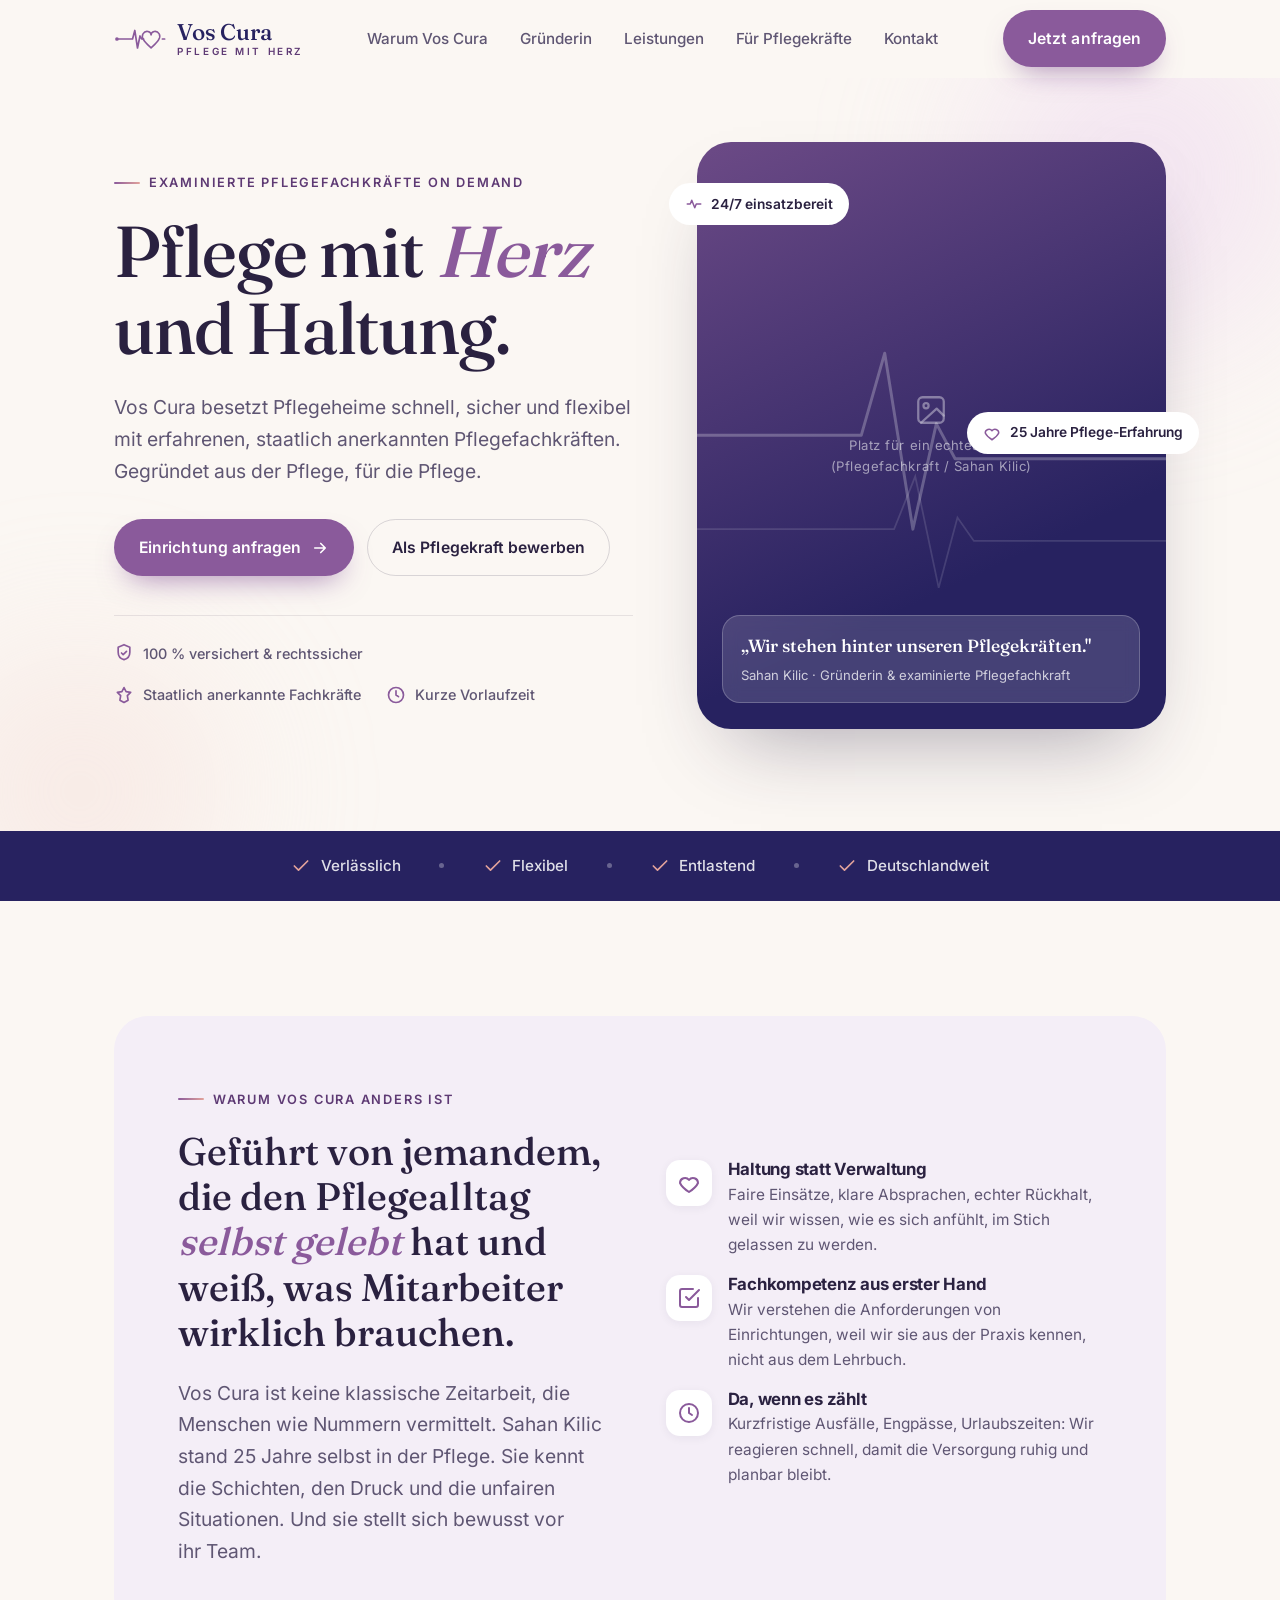
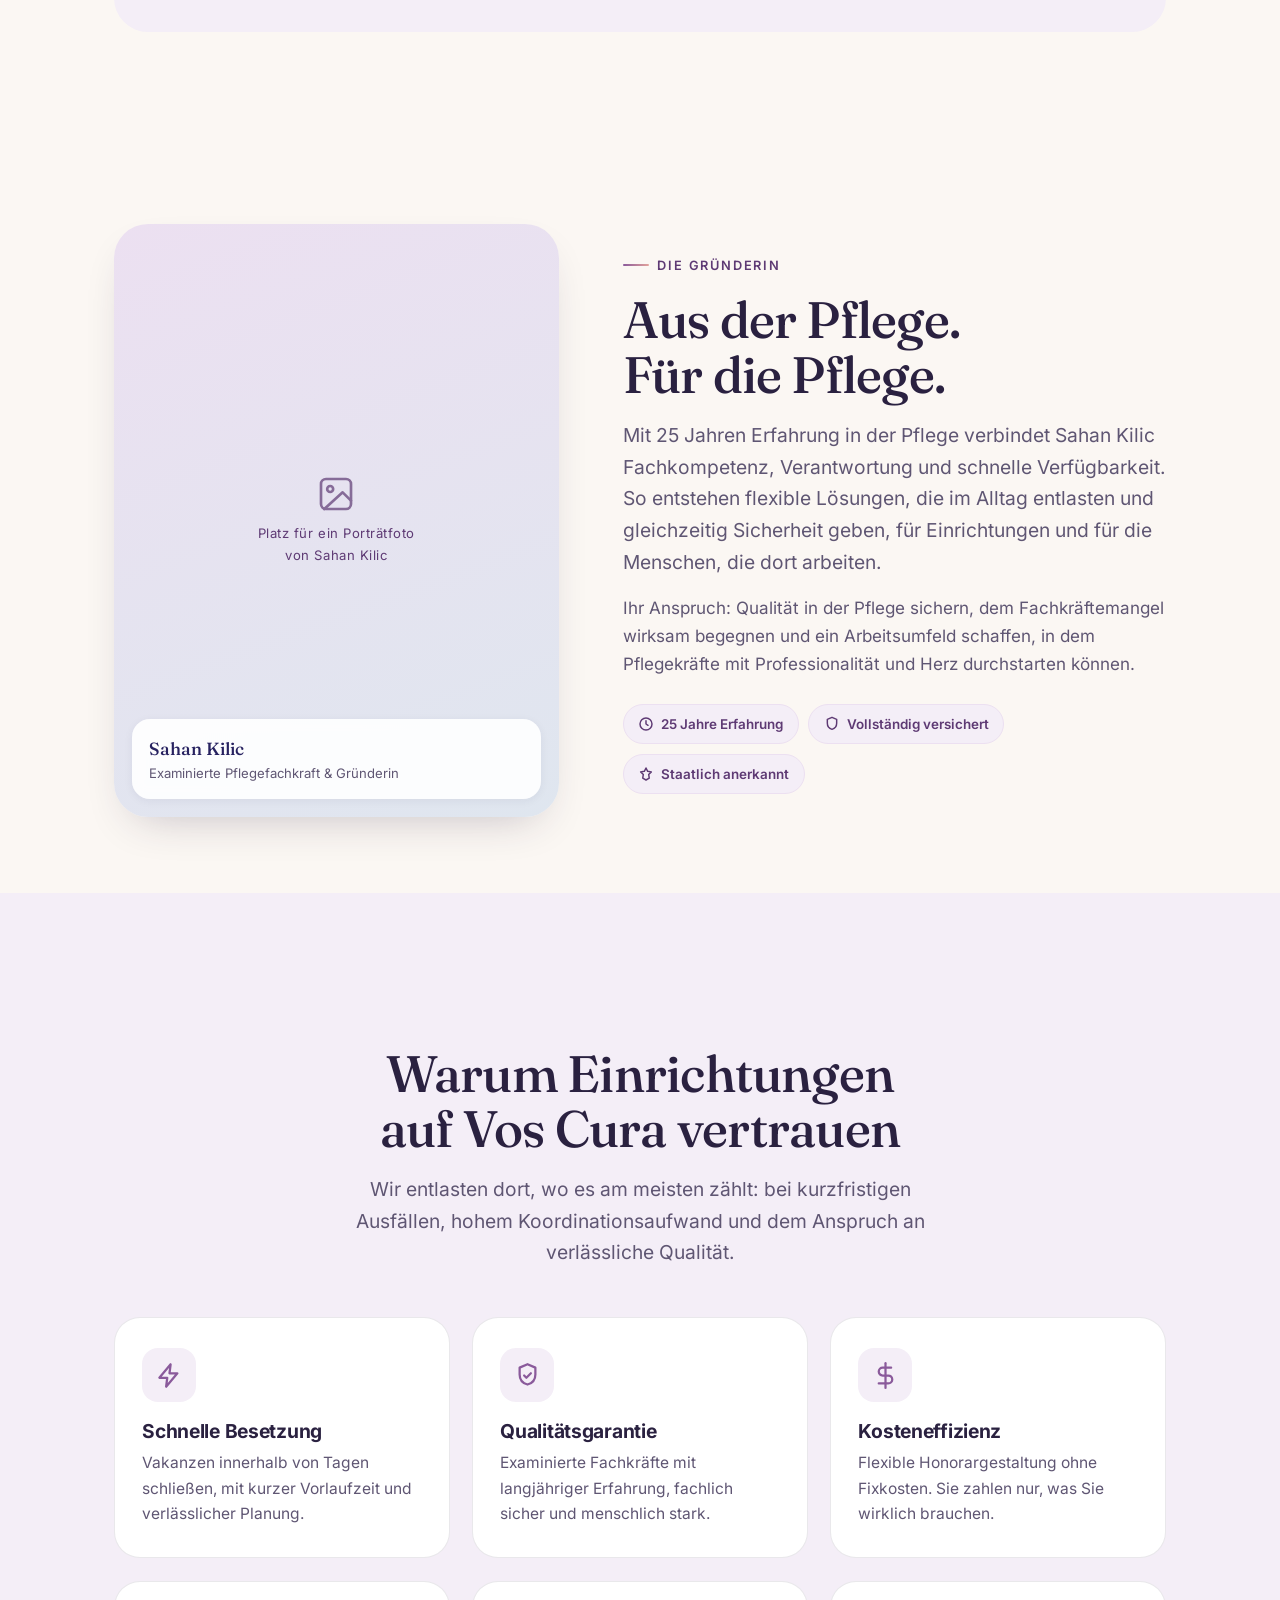
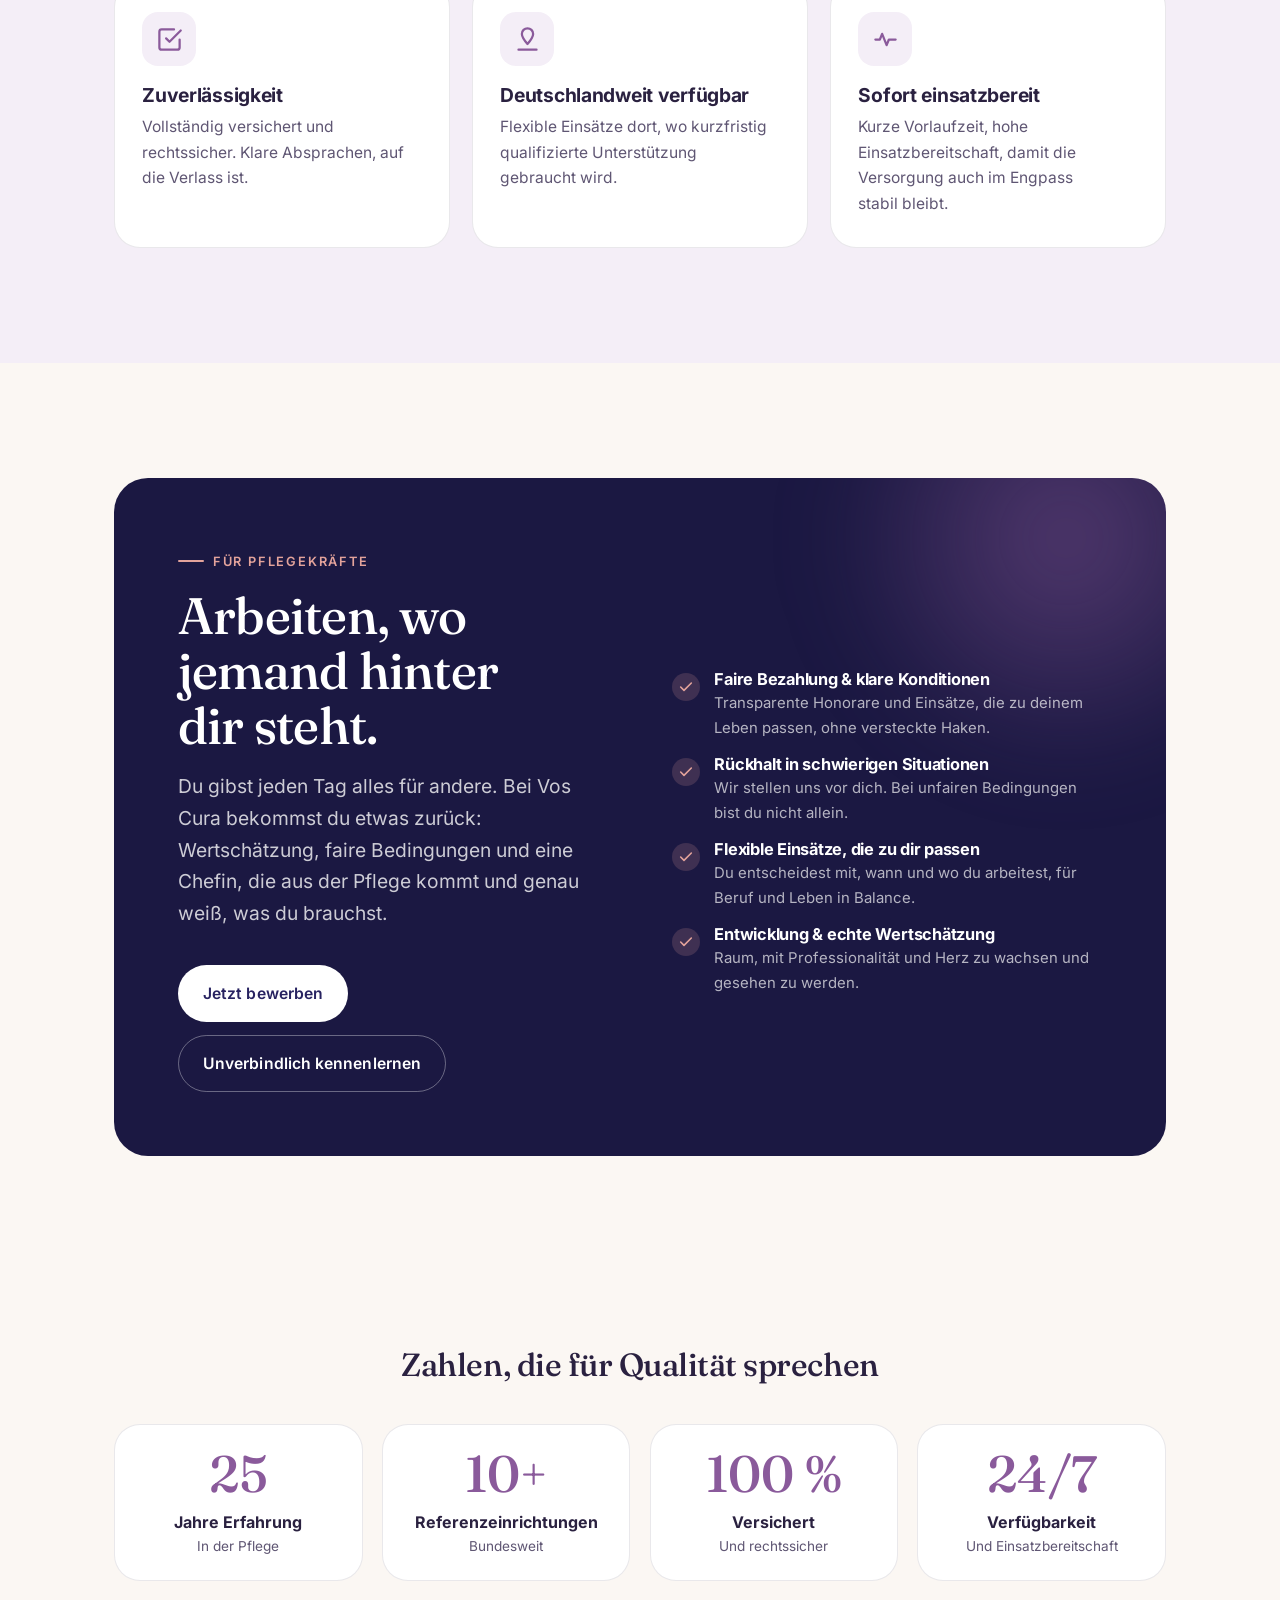
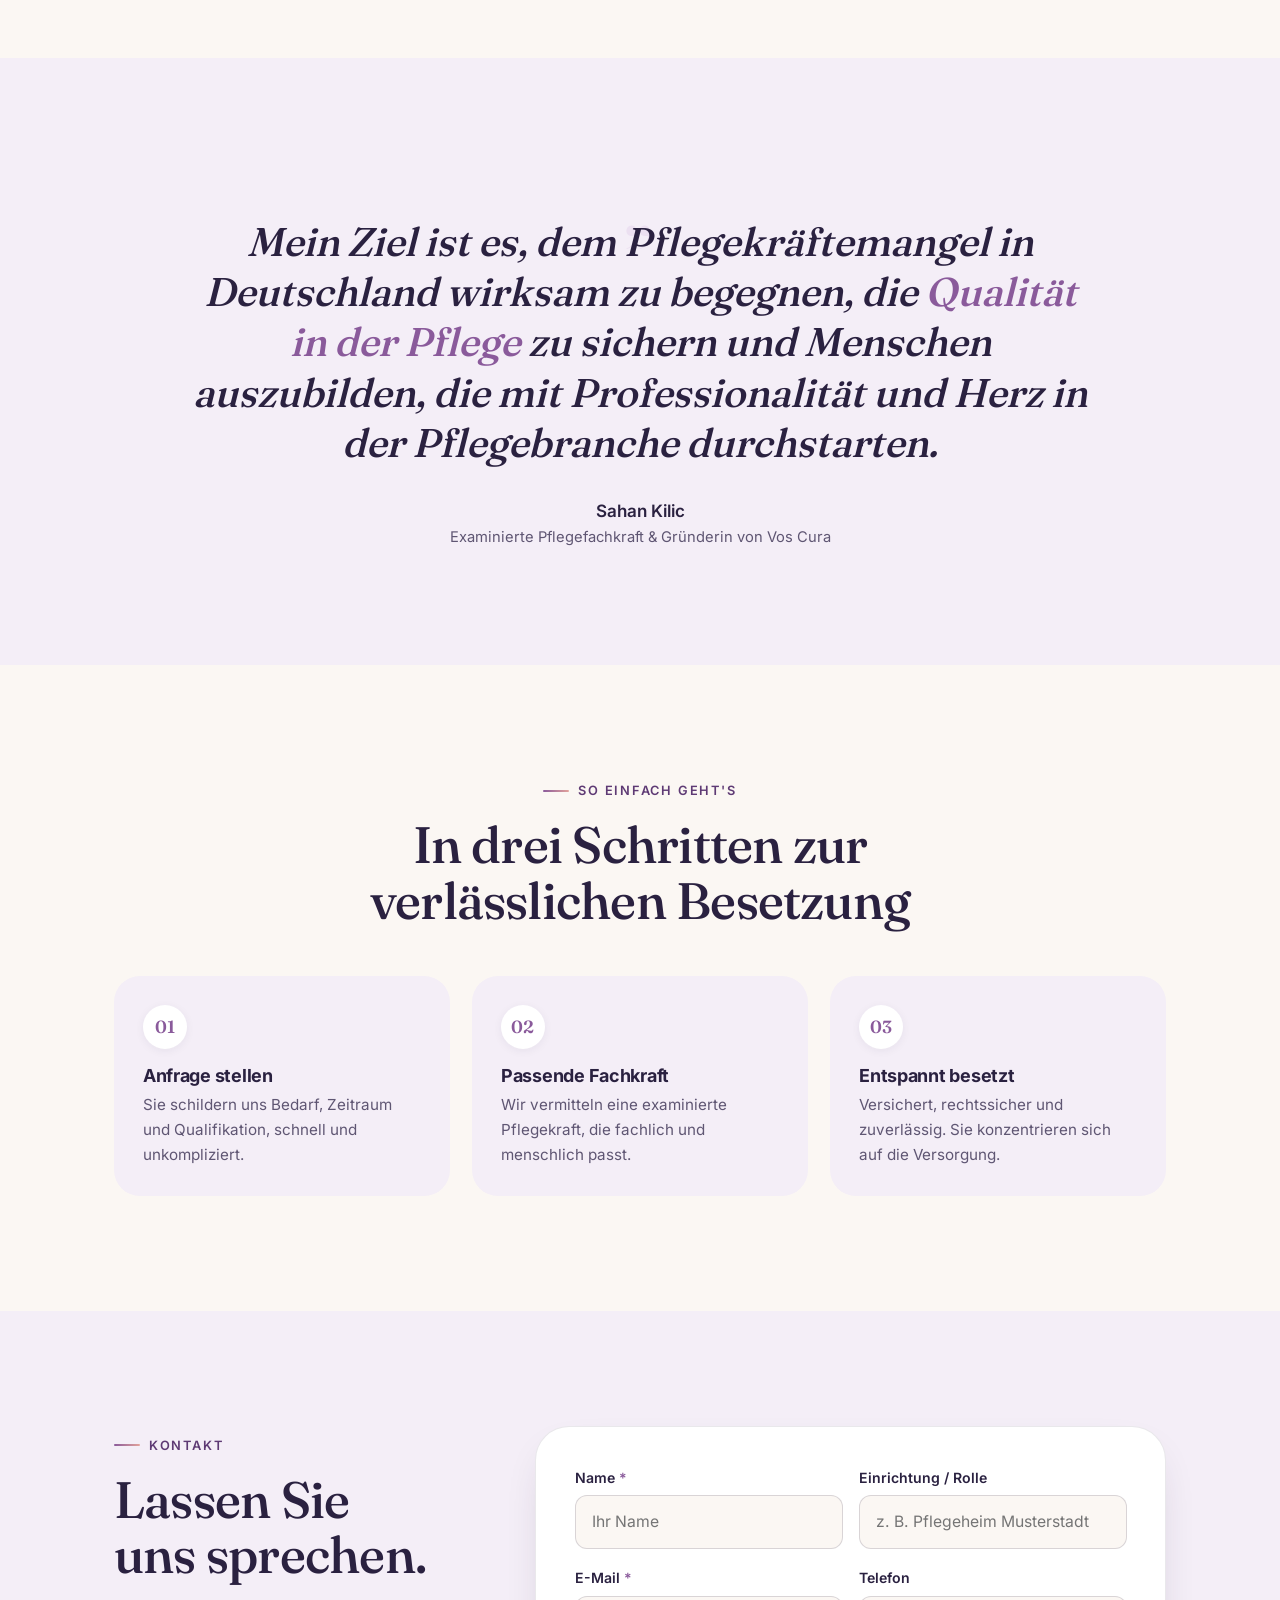
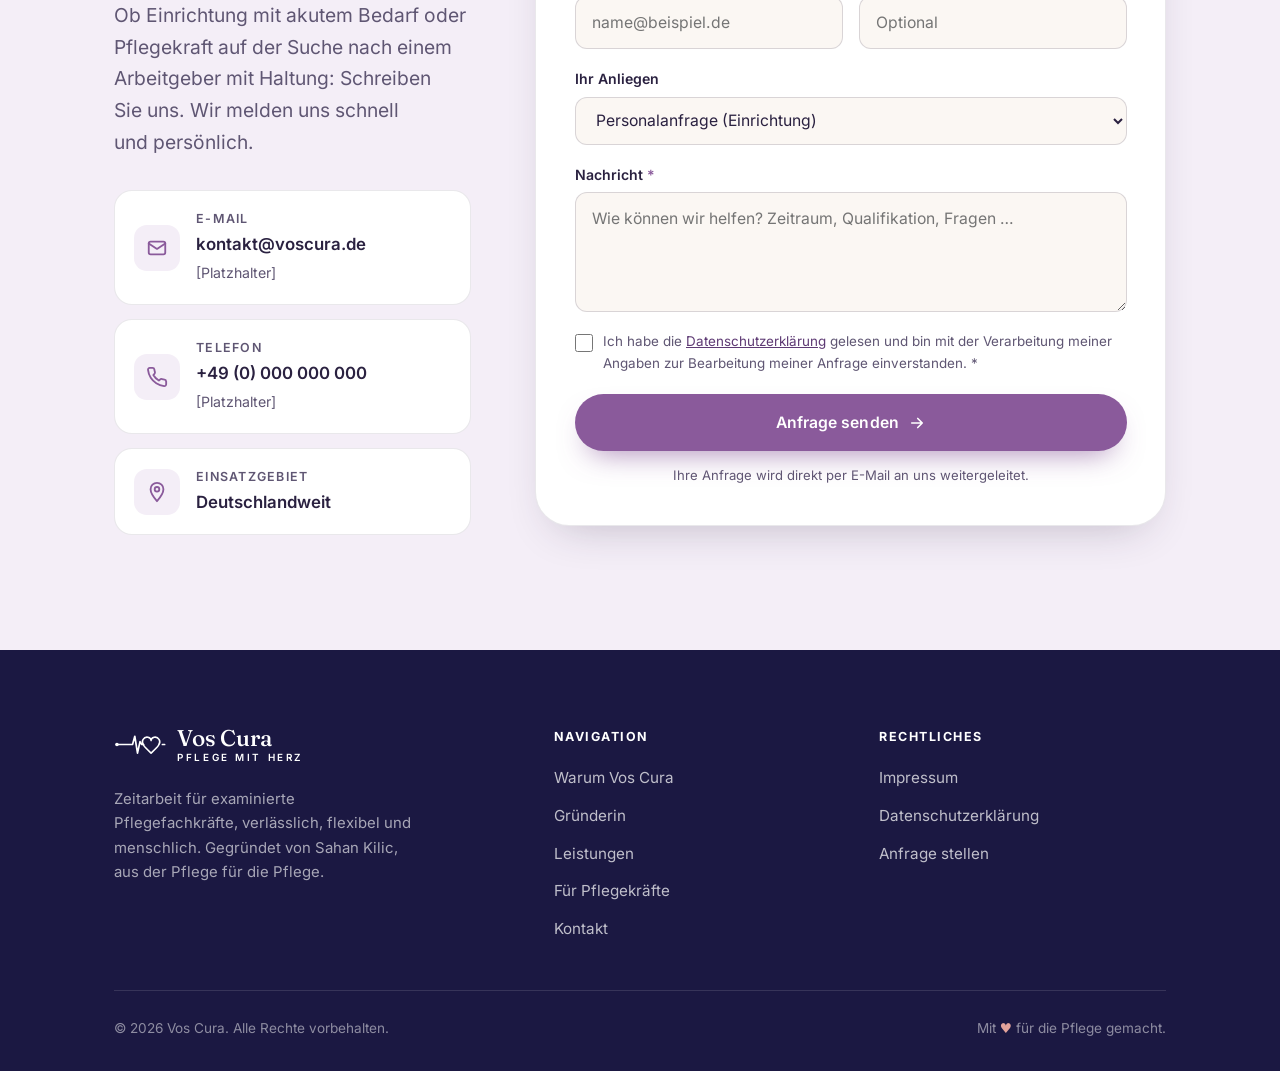
==== index.html @ 0ff9c0ae "1. Upload" ====
<!doctype html>
<html lang="de">
<head>
  <meta charset="utf-8" />
  <meta name="viewport" content="width=device-width, initial-scale=1" />
  <title>Vos Cura · Pflege mit Herz und Haltung | Zeitarbeit für examinierte Pflegefachkräfte</title>
  <meta name="description" content="Vos Cura besetzt Pflegeheime schnell, sicher und flexibel mit examinierten Pflegefachkräften. Gegründet von Sahan Kilic, aus der Pflege für die Pflege. Verlässlich, versichert, menschlich." />
  <meta name="theme-color" content="#1b1842" />
  <meta property="og:title" content="Vos Cura · Pflege mit Herz und Haltung" />
  <meta property="og:description" content="Examinierte Pflegefachkräfte on Demand. Für Pflegeheime, die verlässliche Besetzung brauchen, und für Pflegekräfte, hinter denen jemand steht." />
  <meta property="og:type" content="website" />
  <link rel="icon" href="assets/img/favicon.svg" type="image/svg+xml" />
  <link rel="stylesheet" href="css/styles.css" />
</head>
<body>
  <a class="skip" href="#main">Zum Inhalt springen</a>

  <!-- ============ HEADER ============ -->
  <header class="header" id="top">
    <div class="container nav">
      <a class="brand" href="#top" aria-label="Vos Cura Startseite">
        <img class="brand__mark" src="assets/img/logo-mark.svg" alt="" width="52" height="30" />
        <span class="brand__text">
          <span class="brand__name">Vos Cura</span>
          <span class="brand__tag">Pflege mit Herz</span>
        </span>
      </a>
      <nav class="nav__links" aria-label="Hauptnavigation">
        <a href="#warum">Warum Vos Cura</a>
        <a href="#gruenderin">Gründerin</a>
        <a href="#leistungen">Leistungen</a>
        <a href="#pflegekraefte">Für Pflegekräfte</a>
        <a href="#kontakt">Kontakt</a>
      </nav>
      <div class="nav__actions">
        <a class="btn btn--primary" href="#kontakt">Jetzt anfragen</a>
        <button class="nav__toggle" aria-label="Menü öffnen" aria-expanded="false" aria-controls="mobileMenu"><span></span></button>
      </div>
    </div>
    <div class="mobile-menu" id="mobileMenu">
      <a href="#warum">Warum Vos Cura</a>
      <a href="#gruenderin">Gründerin</a>
      <a href="#leistungen">Leistungen</a>
      <a href="#pflegekraefte">Für Pflegekräfte</a>
      <a href="#kontakt">Kontakt</a>
      <a class="btn btn--primary" href="#kontakt">Jetzt anfragen</a>
    </div>
  </header>

  <main id="main">

    <!-- ============ HERO ============ -->
    <section class="hero">
      <div class="hero__blob hero__blob--1"></div>
      <div class="hero__blob hero__blob--2"></div>
      <div class="container hero__grid">
        <div class="hero__content">
          <span class="eyebrow reveal">Examinierte Pflegefachkräfte on Demand</span>
          <h1 class="h-xl reveal" data-delay="1">Pflege mit <span class="accent">Herz</span> und Haltung.</h1>
          <p class="hero__sub lead reveal" data-delay="2">
            Vos Cura besetzt Pflegeheime schnell, sicher und flexibel mit erfahrenen,
            staatlich anerkannten Pflegefachkräften. Gegründet aus der Pflege, für die Pflege.
          </p>
          <div class="hero__cta reveal" data-delay="2">
            <a class="btn btn--primary" href="#kontakt">
              Einrichtung anfragen
              <svg viewBox="0 0 24 24" fill="none" stroke="currentColor" stroke-width="2.2" stroke-linecap="round" stroke-linejoin="round"><path d="M5 12h14M13 6l6 6-6 6"/></svg>
            </a>
            <a class="btn btn--ghost" href="#pflegekraefte">Als Pflegekraft bewerben</a>
          </div>
          <div class="hero__trust reveal" data-delay="3">
            <span class="trust-item"><svg viewBox="0 0 24 24" fill="none" stroke="currentColor" stroke-width="2" stroke-linecap="round" stroke-linejoin="round"><path d="M12 2l7 3v6c0 5-3.5 8-7 9-3.5-1-7-4-7-9V5z"/><path d="M9 12l2 2 4-4"/></svg>100 % versichert &amp; rechtssicher</span>
            <span class="trust-item"><svg viewBox="0 0 24 24" fill="none" stroke="currentColor" stroke-width="2" stroke-linecap="round" stroke-linejoin="round"><path d="M12 3l2.5 5 5.5.8-4 3.9.9 5.5L12 21l-4.9-2.8.9-5.5-4-3.9 5.5-.8z"/></svg>Staatlich anerkannte Fachkräfte</span>
            <span class="trust-item"><svg viewBox="0 0 24 24" fill="none" stroke="currentColor" stroke-width="2" stroke-linecap="round" stroke-linejoin="round"><circle cx="12" cy="12" r="9"/><path d="M12 7v5l3 2"/></svg>Kurze Vorlaufzeit</span>
          </div>
        </div>

        <div class="hero__visual reveal" data-delay="2">
          <div class="chip chip--1 chip--pulse">
            <svg viewBox="0 0 24 24" fill="none" stroke="currentColor" stroke-width="2" stroke-linecap="round" stroke-linejoin="round"><path d="M3 12h4l2-5 4 10 2-5h6"/></svg>
            24/7 einsatzbereit
          </div>
          <div class="chip chip--2 chip--pulse">
            <svg viewBox="0 0 24 24" fill="none" stroke="currentColor" stroke-width="2" stroke-linecap="round" stroke-linejoin="round"><path d="M12 21s-7-4.5-9-9a5 5 0 019-3 5 5 0 019 3c-2 4.5-9 9-9 9z"/></svg>
            25 Jahre Pflege-Erfahrung
          </div>
          <div class="hero-card">
            <svg class="hero-card__art" viewBox="0 0 400 500" preserveAspectRatio="xMidYMid slice" aria-hidden="true">
              <path class="pulse" fill="none" stroke-width="2.5" stroke-linecap="round" stroke-linejoin="round"
                d="M-10 250 H120 l20 0 20 -70 24 150 20 -90 16 30 H420" />
              <path class="pulse" fill="none" stroke-width="1.5" opacity="0.5" stroke-linecap="round"
                d="M-10 330 H150 l18 0 18 -45 20 95 16 -60 14 20 H420" />
            </svg>
            <div class="hero-card__photo-note">
              <svg viewBox="0 0 24 24" fill="none" stroke="currentColor" stroke-width="1.6" stroke-linecap="round" stroke-linejoin="round"><rect x="3" y="3" width="18" height="18" rx="3"/><circle cx="8.5" cy="9" r="1.8"/><path d="M21 16l-5-5L5 21"/></svg>
              <span>Platz für ein echtes Foto<br>(Pflegefachkraft / Sahan Kilic)</span>
            </div>
            <div class="hero-card__caption">
              <strong>„Wir stehen hinter unseren Pflegekräften."</strong>
              <span>Sahan Kilic · Gründerin &amp; examinierte Pflegefachkraft</span>
            </div>
          </div>
        </div>
      </div>
    </section>

    <!-- ============ TRUST STRIP ============ -->
    <section class="strip">
      <div class="container strip__inner">
        <span class="strip__item"><svg viewBox="0 0 24 24" fill="none" stroke="currentColor" stroke-width="2" stroke-linecap="round" stroke-linejoin="round"><path d="M20 6L9 17l-5-5"/></svg>Verlässlich</span>
        <span class="strip__dot"></span>
        <span class="strip__item"><svg viewBox="0 0 24 24" fill="none" stroke="currentColor" stroke-width="2" stroke-linecap="round" stroke-linejoin="round"><path d="M20 6L9 17l-5-5"/></svg>Flexibel</span>
        <span class="strip__dot"></span>
        <span class="strip__item"><svg viewBox="0 0 24 24" fill="none" stroke="currentColor" stroke-width="2" stroke-linecap="round" stroke-linejoin="round"><path d="M20 6L9 17l-5-5"/></svg>Entlastend</span>
        <span class="strip__dot"></span>
        <span class="strip__item"><svg viewBox="0 0 24 24" fill="none" stroke="currentColor" stroke-width="2" stroke-linecap="round" stroke-linejoin="round"><path d="M20 6L9 17l-5-5"/></svg>Deutschlandweit</span>
      </div>
    </section>

    <!-- ============ WARUM VOS CURA ============ -->
    <section class="section" id="warum">
      <div class="container">
        <div class="diff reveal">
          <div class="diff__grid">
            <div>
              <span class="eyebrow">Warum Vos Cura anders ist</span>
              <p class="diff__statement" style="margin-top:1.2rem">
                Geführt von jemandem, die den Pflegealltag <em>selbst gelebt</em> hat und weiß, was Mitarbeiter wirklich brauchen.
              </p>
              <p class="lead" style="margin-top:1.4rem">
                Vos Cura ist keine klassische Zeitarbeit, die Menschen wie Nummern vermittelt.
                Sahan Kilic stand 25 Jahre selbst in der Pflege. Sie kennt die Schichten, den Druck
                und die unfairen Situationen. Und sie stellt sich bewusst vor ihr Team.
              </p>
            </div>
            <div class="diff__list">
              <div class="diff__item">
                <span class="ic"><svg viewBox="0 0 24 24" fill="none" stroke="currentColor" stroke-width="2" stroke-linecap="round" stroke-linejoin="round"><path d="M12 21s-7-4.5-9-9a5 5 0 019-3 5 5 0 019 3c-2 4.5-9 9-9 9z"/></svg></span>
                <div><h4>Haltung statt Verwaltung</h4><p>Faire Einsätze, klare Absprachen, echter Rückhalt, weil wir wissen, wie es sich anfühlt, im Stich gelassen zu werden.</p></div>
              </div>
              <div class="diff__item">
                <span class="ic"><svg viewBox="0 0 24 24" fill="none" stroke="currentColor" stroke-width="2" stroke-linecap="round" stroke-linejoin="round"><path d="M9 11l3 3L22 4"/><path d="M21 12v7a2 2 0 01-2 2H5a2 2 0 01-2-2V5a2 2 0 012-2h11"/></svg></span>
                <div><h4>Fachkompetenz aus erster Hand</h4><p>Wir verstehen die Anforderungen von Einrichtungen, weil wir sie aus der Praxis kennen, nicht aus dem Lehrbuch.</p></div>
              </div>
              <div class="diff__item">
                <span class="ic"><svg viewBox="0 0 24 24" fill="none" stroke="currentColor" stroke-width="2" stroke-linecap="round" stroke-linejoin="round"><circle cx="12" cy="12" r="9"/><path d="M12 7v5l3 2"/></svg></span>
                <div><h4>Da, wenn es zählt</h4><p>Kurzfristige Ausfälle, Engpässe, Urlaubszeiten: Wir reagieren schnell, damit die Versorgung ruhig und planbar bleibt.</p></div>
              </div>
            </div>
          </div>
        </div>
      </div>
    </section>

    <!-- ============ GRÜNDERIN ============ -->
    <section class="section section--tight" id="gruenderin">
      <div class="container about">
        <div class="about__grid">
          <div class="portrait reveal">
            <div class="portrait__note">
              <svg viewBox="0 0 24 24" fill="none" stroke="currentColor" stroke-width="1.6" stroke-linecap="round" stroke-linejoin="round"><rect x="3" y="3" width="18" height="18" rx="3"/><circle cx="8.5" cy="9" r="1.8"/><path d="M21 16l-5-5L5 21"/></svg>
              Platz für ein Porträtfoto<br>von Sahan Kilic
            </div>
            <div class="portrait__badge">
              <strong>Sahan Kilic</strong>
              <span>Examinierte Pflegefachkraft &amp; Gründerin</span>
            </div>
          </div>
          <div class="reveal" data-delay="1">
            <span class="eyebrow">Die Gründerin</span>
            <h2 class="h-lg" style="margin-top:1rem">Aus der Pflege. Für die Pflege.</h2>
            <p class="lead" style="margin-top:1.1rem">
              Mit 25 Jahren Erfahrung in der Pflege verbindet Sahan Kilic Fachkompetenz,
              Verantwortung und schnelle Verfügbarkeit. So entstehen flexible Lösungen,
              die im Alltag entlasten und gleichzeitig Sicherheit geben, für Einrichtungen
              und für die Menschen, die dort arbeiten.
            </p>
            <p style="margin-top:1rem; color:var(--ink-soft)">
              Ihr Anspruch: Qualität in der Pflege sichern, dem Fachkräftemangel wirksam begegnen
              und ein Arbeitsumfeld schaffen, in dem Pflegekräfte mit Professionalität und Herz durchstarten können.
            </p>
            <div class="about__badges">
              <span class="pill"><svg viewBox="0 0 24 24" fill="none" stroke="currentColor" stroke-width="2.2" stroke-linecap="round" stroke-linejoin="round"><circle cx="12" cy="12" r="9"/><path d="M12 7v5l3 2"/></svg>25 Jahre Erfahrung</span>
              <span class="pill"><svg viewBox="0 0 24 24" fill="none" stroke="currentColor" stroke-width="2.2" stroke-linecap="round" stroke-linejoin="round"><path d="M12 2l7 3v6c0 5-3.5 8-7 9-3.5-1-7-4-7-9V5z"/></svg>Vollständig versichert</span>
              <span class="pill"><svg viewBox="0 0 24 24" fill="none" stroke="currentColor" stroke-width="2.2" stroke-linecap="round" stroke-linejoin="round"><path d="M12 3l2.5 5 5.5.8-4 3.9.9 5.5L12 21l-4.9-2.8.9-5.5-4-3.9 5.5-.8z"/></svg>Staatlich anerkannt</span>
            </div>
          </div>
        </div>
      </div>
    </section>

    <!-- ============ LEISTUNGEN ============ -->
    <section class="section" id="leistungen" style="background:var(--lilac)">
      <div class="container">
        <div class="sec-head center">
          <span class="eyebrow reveal" style="justify-content:center; display:flex;">Für Pflegeheime &amp; Einrichtungen</span>
          <h2 class="h-lg reveal" data-delay="1" style="margin-top:1rem">Warum Einrichtungen auf Vos Cura vertrauen</h2>
          <p class="lead reveal" data-delay="2">
            Wir entlasten dort, wo es am meisten zählt: bei kurzfristigen Ausfällen, hohem
            Koordinationsaufwand und dem Anspruch an verlässliche Qualität.
          </p>
        </div>
        <div class="cards">
          <article class="card reveal">
            <div class="card__ic"><svg viewBox="0 0 24 24" fill="none" stroke="currentColor" stroke-width="2" stroke-linecap="round" stroke-linejoin="round"><path d="M13 2L3 14h7l-1 8 10-12h-7z"/></svg></div>
            <h3>Schnelle Besetzung</h3>
            <p>Vakanzen innerhalb von Tagen schließen, mit kurzer Vorlaufzeit und verlässlicher Planung.</p>
          </article>
          <article class="card reveal" data-delay="1">
            <div class="card__ic"><svg viewBox="0 0 24 24" fill="none" stroke="currentColor" stroke-width="2" stroke-linecap="round" stroke-linejoin="round"><path d="M12 2l7 3v6c0 5-3.5 8-7 9-3.5-1-7-4-7-9V5z"/><path d="M9 12l2 2 4-4"/></svg></div>
            <h3>Qualitätsgarantie</h3>
            <p>Examinierte Fachkräfte mit langjähriger Erfahrung, fachlich sicher und menschlich stark.</p>
          </article>
          <article class="card reveal" data-delay="2">
            <div class="card__ic"><svg viewBox="0 0 24 24" fill="none" stroke="currentColor" stroke-width="2" stroke-linecap="round" stroke-linejoin="round"><path d="M12 1v22"/><path d="M17 5H9.5a3.5 3.5 0 000 7h5a3.5 3.5 0 010 7H6"/></svg></div>
            <h3>Kosteneffizienz</h3>
            <p>Flexible Honorargestaltung ohne Fixkosten. Sie zahlen nur, was Sie wirklich brauchen.</p>
          </article>
          <article class="card reveal">
            <div class="card__ic"><svg viewBox="0 0 24 24" fill="none" stroke="currentColor" stroke-width="2" stroke-linecap="round" stroke-linejoin="round"><path d="M9 11l3 3L22 4"/><path d="M21 12v7a2 2 0 01-2 2H5a2 2 0 01-2-2V5a2 2 0 012-2h11"/></svg></div>
            <h3>Zuverlässigkeit</h3>
            <p>Vollständig versichert und rechtssicher. Klare Absprachen, auf die Verlass ist.</p>
          </article>
          <article class="card reveal" data-delay="1">
            <div class="card__ic"><svg viewBox="0 0 24 24" fill="none" stroke="currentColor" stroke-width="2" stroke-linecap="round" stroke-linejoin="round"><path d="M12 2a5 5 0 00-5 5c0 3 5 9 5 9s5-6 5-9a5 5 0 00-5-5z"/><path d="M4 21h16"/></svg></div>
            <h3>Deutschlandweit verfügbar</h3>
            <p>Flexible Einsätze dort, wo kurzfristig qualifizierte Unterstützung gebraucht wird.</p>
          </article>
          <article class="card reveal" data-delay="2">
            <div class="card__ic"><svg viewBox="0 0 24 24" fill="none" stroke="currentColor" stroke-width="2" stroke-linecap="round" stroke-linejoin="round"><path d="M3 12h4l2-5 4 10 2-5h6"/></svg></div>
            <h3>Sofort einsatzbereit</h3>
            <p>Kurze Vorlaufzeit, hohe Einsatzbereitschaft, damit die Versorgung auch im Engpass stabil bleibt.</p>
          </article>
        </div>
      </div>
    </section>

    <!-- ============ FÜR PFLEGEKRÄFTE ============ -->
    <section class="section" id="pflegekraefte">
      <div class="container">
        <div class="staff reveal">
          <div class="staff__grid">
            <div>
              <span class="eyebrow">Für Pflegekräfte</span>
              <h2 class="h-lg" style="margin-top:1rem">Arbeiten, wo jemand hinter dir steht.</h2>
              <p class="staff__lead lead">
                Du gibst jeden Tag alles für andere. Bei Vos Cura bekommst du etwas zurück:
                Wertschätzung, faire Bedingungen und eine Chefin, die aus der Pflege kommt
                und genau weiß, was du brauchst.
              </p>
              <div class="staff__cta">
                <a class="btn btn--onDark" href="#kontakt">Jetzt bewerben</a>
                <a class="btn btn--outlineDark" href="#kontakt">Unverbindlich kennenlernen</a>
              </div>
            </div>
            <div class="staff__list">
              <div class="staff__item">
                <span class="ck"><svg viewBox="0 0 24 24" fill="none" stroke="currentColor" stroke-width="2.4" stroke-linecap="round" stroke-linejoin="round"><path d="M20 6L9 17l-5-5"/></svg></span>
                <div><h4>Faire Bezahlung &amp; klare Konditionen</h4><p>Transparente Honorare und Einsätze, die zu deinem Leben passen, ohne versteckte Haken.</p></div>
              </div>
              <div class="staff__item">
                <span class="ck"><svg viewBox="0 0 24 24" fill="none" stroke="currentColor" stroke-width="2.4" stroke-linecap="round" stroke-linejoin="round"><path d="M20 6L9 17l-5-5"/></svg></span>
                <div><h4>Rückhalt in schwierigen Situationen</h4><p>Wir stellen uns vor dich. Bei unfairen Bedingungen bist du nicht allein.</p></div>
              </div>
              <div class="staff__item">
                <span class="ck"><svg viewBox="0 0 24 24" fill="none" stroke="currentColor" stroke-width="2.4" stroke-linecap="round" stroke-linejoin="round"><path d="M20 6L9 17l-5-5"/></svg></span>
                <div><h4>Flexible Einsätze, die zu dir passen</h4><p>Du entscheidest mit, wann und wo du arbeitest, für Beruf und Leben in Balance.</p></div>
              </div>
              <div class="staff__item">
                <span class="ck"><svg viewBox="0 0 24 24" fill="none" stroke="currentColor" stroke-width="2.4" stroke-linecap="round" stroke-linejoin="round"><path d="M20 6L9 17l-5-5"/></svg></span>
                <div><h4>Entwicklung &amp; echte Wertschätzung</h4><p>Raum, mit Professionalität und Herz zu wachsen und gesehen zu werden.</p></div>
              </div>
            </div>
          </div>
        </div>
      </div>
    </section>

    <!-- ============ ZAHLEN ============ -->
    <section class="section section--tight">
      <div class="container">
        <div class="sec-head center" style="margin-bottom:2.6rem">
          <h2 class="h-md reveal">Zahlen, die für Qualität sprechen</h2>
        </div>
        <div class="stats">
          <div class="stat reveal"><div class="stat__num">25</div><div class="stat__label">Jahre Erfahrung</div><div class="stat__sub">In der Pflege</div></div>
          <div class="stat reveal" data-delay="1"><div class="stat__num">10+</div><div class="stat__label">Referenzeinrichtungen</div><div class="stat__sub">Bundesweit</div></div>
          <div class="stat reveal" data-delay="2"><div class="stat__num">100 %</div><div class="stat__label">Versichert</div><div class="stat__sub">Und rechtssicher</div></div>
          <div class="stat reveal" data-delay="3"><div class="stat__num">24/7</div><div class="stat__label">Verfügbarkeit</div><div class="stat__sub">Und Einsatzbereitschaft</div></div>
        </div>
      </div>
    </section>

    <!-- ============ ZITAT ============ -->
    <section class="section" style="background:var(--lilac)">
      <div class="container">
        <div class="quote reveal">
          <div class="quote__mark">&bdquo;</div>
          <blockquote>
            Mein Ziel ist es, dem Pflegekräftemangel in Deutschland wirksam zu begegnen,
            die <em>Qualität in der Pflege</em> zu sichern und Menschen auszubilden, die mit
            Professionalität und Herz in der Pflegebranche durchstarten.
          </blockquote>
          <div class="quote__author">
            Sahan Kilic
            <span>Examinierte Pflegefachkraft &amp; Gründerin von Vos Cura</span>
          </div>
        </div>
      </div>
    </section>

    <!-- ============ ABLAUF ============ -->
    <section class="section">
      <div class="container">
        <div class="sec-head center">
          <span class="eyebrow reveal" style="justify-content:center; display:flex;">So einfach geht's</span>
          <h2 class="h-lg reveal" data-delay="1" style="margin-top:1rem">In drei Schritten zur verlässlichen Besetzung</h2>
        </div>
        <div class="steps">
          <div class="step reveal"><div class="step__n"></div><h3>Anfrage stellen</h3><p>Sie schildern uns Bedarf, Zeitraum und Qualifikation, schnell und unkompliziert.</p></div>
          <div class="step reveal" data-delay="1"><div class="step__n"></div><h3>Passende Fachkraft</h3><p>Wir vermitteln eine examinierte Pflegekraft, die fachlich und menschlich passt.</p></div>
          <div class="step reveal" data-delay="2"><div class="step__n"></div><h3>Entspannt besetzt</h3><p>Versichert, rechtssicher und zuverlässig. Sie konzentrieren sich auf die Versorgung.</p></div>
        </div>
      </div>
    </section>

    <!-- ============ KONTAKT ============ -->
    <section class="section" id="kontakt" style="background:var(--lilac)">
      <div class="container contact">
        <div class="contact__grid">
          <div class="contact__info reveal">
            <span class="eyebrow">Kontakt</span>
            <h2 class="h-lg" style="margin-top:1rem">Lassen Sie uns sprechen.</h2>
            <p class="lead">
              Ob Einrichtung mit akutem Bedarf oder Pflegekraft auf der Suche nach einem
              Arbeitgeber mit Haltung: Schreiben Sie uns. Wir melden uns schnell und persönlich.
            </p>
            <div class="contact__cards">
              <div class="contact__card">
                <span class="ic"><svg viewBox="0 0 24 24" fill="none" stroke="currentColor" stroke-width="2" stroke-linecap="round" stroke-linejoin="round"><rect x="3" y="5" width="18" height="14" rx="2"/><path d="M3 7l9 6 9-6"/></svg></span>
                <div><strong>E-Mail</strong><a href="mailto:kontakt@voscura.de">kontakt@voscura.de</a> <small style="color:var(--ink-soft)">[Platzhalter]</small></div>
              </div>
              <div class="contact__card">
                <span class="ic"><svg viewBox="0 0 24 24" fill="none" stroke="currentColor" stroke-width="2" stroke-linecap="round" stroke-linejoin="round"><path d="M22 16.9v3a2 2 0 01-2.2 2 19.8 19.8 0 01-8.6-3 19.5 19.5 0 01-6-6 19.8 19.8 0 01-3-8.6A2 2 0 014.1 2h3a2 2 0 012 1.7c.1.9.3 1.8.6 2.7a2 2 0 01-.5 2.1L8 9.9a16 16 0 006 6l1.4-1.2a2 2 0 012.1-.5c.9.3 1.8.5 2.7.6a2 2 0 011.7 2z"/></svg></span>
                <div><strong>Telefon</strong><a href="tel:+49000000000">+49 (0) 000 000 000</a> <small style="color:var(--ink-soft)">[Platzhalter]</small></div>
              </div>
              <div class="contact__card">
                <span class="ic"><svg viewBox="0 0 24 24" fill="none" stroke="currentColor" stroke-width="2" stroke-linecap="round" stroke-linejoin="round"><path d="M12 2a7 7 0 00-7 7c0 5 7 13 7 13s7-8 7-13a7 7 0 00-7-7z"/><circle cx="12" cy="9" r="2.5"/></svg></span>
                <div><strong>Einsatzgebiet</strong><span>Deutschlandweit</span></div>
              </div>
            </div>
          </div>

          <form class="form reveal" data-delay="1" id="contactForm" novalidate>
            <div class="form__row">
              <div class="field">
                <label for="name">Name <span class="req">*</span></label>
                <input type="text" id="name" name="name" autocomplete="name" required placeholder="Ihr Name" />
              </div>
              <div class="field">
                <label for="org">Einrichtung / Rolle</label>
                <input type="text" id="org" name="org" autocomplete="organization" placeholder="z. B. Pflegeheim Musterstadt" />
              </div>
            </div>
            <div class="form__row">
              <div class="field">
                <label for="email">E-Mail <span class="req">*</span></label>
                <input type="email" id="email" name="email" autocomplete="email" required placeholder="name@beispiel.de" />
              </div>
              <div class="field">
                <label for="phone">Telefon</label>
                <input type="tel" id="phone" name="phone" autocomplete="tel" placeholder="Optional" />
              </div>
            </div>
            <div class="field">
              <label for="topic">Ihr Anliegen</label>
              <select id="topic" name="topic">
                <option value="Personalanfrage (Einrichtung)">Personalanfrage (Einrichtung)</option>
                <option value="Bewerbung als Pflegekraft">Bewerbung als Pflegekraft</option>
                <option value="Allgemeine Frage">Allgemeine Frage</option>
              </select>
            </div>
            <div class="field">
              <label for="message">Nachricht <span class="req">*</span></label>
              <textarea id="message" name="message" required placeholder="Wie können wir helfen? Zeitraum, Qualifikation, Fragen …"></textarea>
            </div>
            <label class="form__consent">
              <input type="checkbox" id="consent" name="consent" required />
              <span>Ich habe die <a href="datenschutz.html">Datenschutzerklärung</a> gelesen und bin mit der Verarbeitung meiner Angaben zur Bearbeitung meiner Anfrage einverstanden. <span class="req">*</span></span>
            </label>
            <button class="btn btn--primary" type="submit">
              Anfrage senden
              <svg viewBox="0 0 24 24" fill="none" stroke="currentColor" stroke-width="2.2" stroke-linecap="round" stroke-linejoin="round"><path d="M5 12h14M13 6l6 6-6 6"/></svg>
            </button>
            <p class="form__note" id="formNote">Ihre Anfrage wird direkt per E-Mail an uns weitergeleitet.</p>
          </form>
        </div>
      </div>
    </section>
  </main>

  <!-- ============ FOOTER ============ -->
  <footer class="footer">
    <div class="container">
      <div class="footer__grid">
        <div>
          <div class="brand">
            <img class="brand__mark" src="assets/img/logo-mark-light.svg" alt="" width="52" height="30" />
            <span class="brand__text">
              <span class="brand__name">Vos Cura</span>
              <span class="brand__tag">Pflege mit Herz</span>
            </span>
          </div>
          <p class="footer__about">
            Zeitarbeit für examinierte Pflegefachkräfte, verlässlich, flexibel und menschlich.
            Gegründet von Sahan Kilic, aus der Pflege für die Pflege.
          </p>
        </div>
        <div>
          <h5>Navigation</h5>
          <ul>
            <li><a href="#warum">Warum Vos Cura</a></li>
            <li><a href="#gruenderin">Gründerin</a></li>
            <li><a href="#leistungen">Leistungen</a></li>
            <li><a href="#pflegekraefte">Für Pflegekräfte</a></li>
            <li><a href="#kontakt">Kontakt</a></li>
          </ul>
        </div>
        <div>
          <h5>Rechtliches</h5>
          <ul>
            <li><a href="impressum.html">Impressum</a></li>
            <li><a href="datenschutz.html">Datenschutzerklärung</a></li>
            <li><a href="#kontakt">Anfrage stellen</a></li>
          </ul>
        </div>
      </div>
      <div class="footer__bottom">
        <span>© <span id="year">2026</span> Vos Cura. Alle Rechte vorbehalten.</span>
        <span>Mit <span aria-hidden="true" style="color:var(--rose)">♥</span> für die Pflege gemacht.</span>
      </div>
    </div>
  </footer>

  <script src="js/main.js"></script>
</body>
</html>
---- css/styles.css ----
@import url("../assets/fonts/fonts.css");

/* ============================================================
   Vos Cura — Design System
   Pflege mit Herz und Haltung
   ============================================================ */

:root {
  /* Farben – aus dem Logo abgeleitet */
  --ink:        #2a2140;   /* Text, tiefes Pflaumen-Navy */
  --ink-soft:   #5f5673;   /* sekundärer Text */
  --violet:     #8a5a9b;   /* Markenviolett (Herzschlag) */
  --violet-600: #784a8a;
  --violet-700: #5e3a74;
  --indigo:     #272260;   /* Dunkelblau (Wortmarke) */
  --indigo-900: #1b1842;
  --rose:       #e3a39b;   /* warmer Akzent */
  --rose-soft:  #f3d7d1;
  --cream:      #fbf7f3;   /* warmer Seitenhintergrund */
  --lilac:      #f4eef7;   /* zarte Sektionsfläche */
  --lilac-2:    #ece0f1;
  --white:      #ffffff;
  --line:       rgba(42, 33, 64, 0.10);
  --line-strong:rgba(42, 33, 64, 0.16);

  /* Schriften */
  --font-serif: "Fraunces", Georgia, "Times New Roman", serif;
  --font-sans:  "Inter", system-ui, -apple-system, Segoe UI, Roboto, sans-serif;

  /* Radien & Schatten */
  --r-sm: 12px;
  --r:    18px;
  --r-lg: 26px;
  --r-xl: 34px;
  --shadow-sm: 0 2px 10px rgba(42, 33, 64, 0.06);
  --shadow:    0 18px 46px -22px rgba(42, 33, 64, 0.30);
  --shadow-lg: 0 40px 80px -36px rgba(42, 33, 64, 0.40);

  /* Layout */
  --maxw: 1180px;
  --gutter: clamp(20px, 5vw, 64px);
}

/* ---------- Reset ---------- */
*, *::before, *::after { box-sizing: border-box; }
* { margin: 0; }
html { scroll-behavior: smooth; -webkit-text-size-adjust: 100%; }
@media (prefers-reduced-motion: reduce) {
  html { scroll-behavior: auto; }
  *, *::before, *::after { animation-duration: .01ms !important; animation-iteration-count: 1 !important; transition-duration: .01ms !important; }
}
body {
  font-family: var(--font-sans);
  color: var(--ink);
  background: var(--cream);
  line-height: 1.65;
  font-size: 1.0625rem;
  -webkit-font-smoothing: antialiased;
  text-rendering: optimizeLegibility;
  overflow-x: hidden;
}
img, svg { display: block; max-width: 100%; }
a { color: inherit; text-decoration: none; }
button { font: inherit; cursor: pointer; }
::selection { background: var(--violet); color: #fff; }

/* ---------- Typografie ---------- */
h1, h2, h3, h4 {
  font-family: var(--font-serif);
  font-optical-sizing: auto;
  font-weight: 500;
  line-height: 1.08;
  letter-spacing: -0.015em;
  color: var(--ink);
  text-wrap: balance;
}
.h-xl { font-size: clamp(2.6rem, 6.2vw, 4.5rem); font-weight: 450; }
.h-lg { font-size: clamp(2.1rem, 4.6vw, 3.2rem); }
.h-md { font-size: clamp(1.5rem, 2.6vw, 2rem); }
p { text-wrap: pretty; }

.eyebrow {
  display: inline-flex; align-items: center; gap: .55rem;
  font-family: var(--font-sans);
  font-size: .8rem; font-weight: 600;
  letter-spacing: .14em; text-transform: uppercase;
  color: var(--violet-700);
}
.eyebrow::before {
  content: ""; width: 26px; height: 2px;
  background: linear-gradient(90deg, var(--violet), var(--rose));
  border-radius: 2px;
}
.lead { font-size: clamp(1.08rem, 1.5vw, 1.28rem); color: var(--ink-soft); }

/* ---------- Layout ---------- */
.container { width: 100%; max-width: var(--maxw); margin-inline: auto; padding-inline: var(--gutter); }
.section { padding-block: clamp(68px, 9vw, 128px); position: relative; }
.section--tight { padding-block: clamp(48px, 6vw, 80px); }
.stack > * + * { margin-top: 1.1rem; }
.center { text-align: center; }
.measure { max-width: 42ch; }
.measure-wide { max-width: 58ch; }

/* ---------- Buttons ---------- */
.btn {
  display: inline-flex; align-items: center; justify-content: center; gap: .6rem;
  padding: .92rem 1.5rem; border-radius: 100px;
  font-weight: 600; font-size: .98rem; letter-spacing: .005em;
  border: 1.5px solid transparent; transition: transform .25s ease, box-shadow .25s ease, background .25s ease, color .25s ease, border-color .25s ease;
  will-change: transform;
}
.btn svg { width: 18px; height: 18px; }
.btn--primary { background: var(--violet); color: #fff; box-shadow: 0 14px 30px -14px rgba(138, 90, 155, 0.8); }
.btn--primary:hover { background: var(--violet-600); transform: translateY(-2px); box-shadow: 0 20px 38px -14px rgba(138, 90, 155, 0.9); }
.btn--ghost { background: transparent; color: var(--ink); border-color: var(--line-strong); }
.btn--ghost:hover { border-color: var(--violet); color: var(--violet-700); transform: translateY(-2px); }
.btn--light { background: #fff; color: var(--indigo); box-shadow: var(--shadow-sm); }
.btn--light:hover { transform: translateY(-2px); box-shadow: var(--shadow); }
.btn--onDark { background: #fff; color: var(--indigo); }
.btn--onDark:hover { background: var(--rose-soft); transform: translateY(-2px); }
.btn--outlineDark { background: transparent; color: #fff; border-color: rgba(255,255,255,.35); }
.btn--outlineDark:hover { border-color: #fff; transform: translateY(-2px); }

/* ---------- Header / Nav ---------- */
.header {
  position: sticky; top: 0; z-index: 100;
  transition: background .35s ease, box-shadow .35s ease, backdrop-filter .35s ease;
}
.header.is-scrolled {
  background: rgba(251, 247, 243, 0.82);
  backdrop-filter: saturate(140%) blur(14px);
  box-shadow: 0 1px 0 var(--line), var(--shadow-sm);
}
.nav { display: flex; align-items: center; justify-content: space-between; gap: 1.5rem; height: 78px; }
.brand { display: inline-flex; align-items: center; gap: .7rem; }
.brand__mark { width: 52px; height: auto; }
.brand__text { display: flex; flex-direction: column; line-height: 1; }
.brand__name { font-family: var(--font-serif); font-size: 1.42rem; font-weight: 500; color: var(--indigo); letter-spacing: -.01em; }
.brand__tag { font-size: .62rem; letter-spacing: .26em; text-transform: uppercase; color: var(--violet-700); font-weight: 600; margin-top: 3px; }

.nav__links { display: flex; align-items: center; gap: .3rem; }
.nav__links a {
  padding: .55rem .85rem; border-radius: 100px; font-size: .95rem; font-weight: 500; color: var(--ink-soft);
  transition: color .2s ease, background .2s ease;
}
.nav__links a:hover { color: var(--violet-700); background: var(--lilac); }
.nav__actions { display: flex; align-items: center; gap: .7rem; }

.nav__toggle { display: none; width: 46px; height: 46px; border: 1.5px solid var(--line-strong); border-radius: 12px; background: #fff; align-items: center; justify-content: center; }
.nav__toggle span, .nav__toggle span::before, .nav__toggle span::after {
  content: ""; display: block; width: 20px; height: 2px; background: var(--ink); border-radius: 2px; transition: transform .3s ease, opacity .2s ease;
}
.nav__toggle span::before { transform: translateY(-6px); }
.nav__toggle span::after { transform: translateY(4px); }
body.menu-open .nav__toggle span { background: transparent; }
body.menu-open .nav__toggle span::before { transform: rotate(45deg); }
body.menu-open .nav__toggle span::after { transform: rotate(-45deg) translateY(-1.4px); }

/* ---------- Hero ---------- */
.hero { position: relative; padding-top: clamp(32px, 5vw, 64px); padding-bottom: clamp(56px, 8vw, 110px); overflow: hidden; }
.hero__blob { position: absolute; border-radius: 50%; filter: blur(60px); opacity: .55; z-index: 0; pointer-events: none; }
.hero__blob--1 { width: 520px; height: 520px; background: radial-gradient(circle, #e9cdef, transparent 68%); top: -160px; right: -120px; }
.hero__blob--2 { width: 440px; height: 440px; background: radial-gradient(circle, var(--rose-soft), transparent 70%); bottom: -180px; left: -140px; opacity: .5; }
.hero__grid { position: relative; z-index: 1; display: grid; grid-template-columns: 1.05fr .95fr; gap: clamp(32px, 5vw, 72px); align-items: center; }
.hero__content { max-width: 640px; }
.hero h1 { margin-top: 1.2rem; }
.hero h1 .accent { color: var(--violet); font-style: italic; }
.hero__sub { margin-top: 1.5rem; max-width: 46ch; }
.hero__cta { display: flex; flex-wrap: wrap; gap: .8rem; margin-top: 2rem; }
.hero__trust { display: flex; flex-wrap: wrap; gap: 1.1rem 1.6rem; margin-top: 2.4rem; padding-top: 1.6rem; border-top: 1px solid var(--line); }
.trust-item { display: flex; align-items: center; gap: .55rem; font-size: .9rem; font-weight: 500; color: var(--ink-soft); }
.trust-item svg { width: 20px; height: 20px; color: var(--violet); flex: none; }

/* Hero-Visual */
.hero__visual { position: relative; }
.hero-card {
  position: relative; border-radius: var(--r-xl); overflow: hidden;
  background: linear-gradient(155deg, #6c4a86, var(--indigo) 70%);
  aspect-ratio: 4 / 5; box-shadow: var(--shadow-lg);
  display: flex; align-items: flex-end; padding: 1.6rem;
}
.hero-card__art { position: absolute; inset: 0; z-index: 0; opacity: .9; }
.hero-card__art .pulse { stroke: rgba(255,255,255,.28); }
.hero-card__photo-note {
  position: absolute; inset: 0; display: flex; flex-direction: column; align-items: center; justify-content: center; gap: .5rem;
  color: rgba(255,255,255,.55); text-align: center; z-index: 1; font-size: .82rem; letter-spacing: .04em; padding: 2rem;
}
.hero-card__photo-note svg { width: 34px; height: 34px; opacity: .7; }
.hero-card__caption {
  position: relative; z-index: 2; background: rgba(255,255,255,.14); backdrop-filter: blur(8px);
  border: 1px solid rgba(255,255,255,.22); border-radius: var(--r); padding: .9rem 1.1rem; color: #fff; width: 100%;
}
.hero-card__caption strong { display: block; font-family: var(--font-serif); font-size: 1.1rem; font-weight: 500; }
.hero-card__caption span { font-size: .82rem; color: rgba(255,255,255,.75); }

.chip {
  position: absolute; z-index: 3; background: #fff; border-radius: 100px; padding: .6rem 1rem;
  box-shadow: var(--shadow); display: flex; align-items: center; gap: .55rem; font-size: .86rem; font-weight: 600; color: var(--ink);
}
.chip svg { width: 18px; height: 18px; color: var(--violet); }
.chip--1 { top: 7%; left: -6%; }
.chip--2 { top: 46%; right: -7%; }
.chip--pulse { animation: floaty 5s ease-in-out infinite; }
.chip--pulse.chip--2 { animation-delay: -2.5s; }
@keyframes floaty { 0%,100% { transform: translateY(0); } 50% { transform: translateY(-10px); } }

/* ---------- Marquee / Trust strip ---------- */
.strip { background: var(--indigo); color: #fff; }
.strip__inner { display: flex; flex-wrap: wrap; align-items: center; justify-content: center; gap: 1rem 2.4rem; padding-block: 1.4rem; }
.strip__item { display: flex; align-items: center; gap: .6rem; font-size: .95rem; font-weight: 500; color: rgba(255,255,255,.85); }
.strip__item svg { width: 20px; height: 20px; color: var(--rose); }
.strip__dot { width: 5px; height: 5px; border-radius: 50%; background: rgba(255,255,255,.3); }

/* ---------- Section head ---------- */
.sec-head { max-width: 620px; }
.sec-head.center { margin-inline: auto; }
.sec-head .lead { margin-top: 1.1rem; }

/* ---------- Differentiator ---------- */
.diff { background: var(--lilac); border-radius: var(--r-xl); padding: clamp(32px, 5vw, 72px); position: relative; overflow: hidden; }
.diff__grid { display: grid; grid-template-columns: 1fr 1fr; gap: clamp(28px, 4vw, 64px); align-items: center; position: relative; z-index: 1; }
.diff__statement { font-family: var(--font-serif); font-size: clamp(1.7rem, 3vw, 2.5rem); line-height: 1.18; font-weight: 450; }
.diff__statement em { color: var(--violet); font-style: italic; }
.diff__list { display: grid; gap: 1.1rem; }
.diff__item { display: flex; gap: 1rem; }
.diff__item .ic { flex: none; width: 46px; height: 46px; border-radius: 14px; background: #fff; display: grid; place-items: center; box-shadow: var(--shadow-sm); }
.diff__item .ic svg { width: 24px; height: 24px; color: var(--violet); }
.diff__item h4 { font-family: var(--font-sans); font-size: 1.05rem; font-weight: 700; }
.diff__item p { font-size: .96rem; color: var(--ink-soft); margin-top: .2rem; }

/* ---------- Über Sahan ---------- */
.about__grid { display: grid; grid-template-columns: .9fr 1.1fr; gap: clamp(32px, 5vw, 72px); align-items: center; }
.portrait {
  position: relative; border-radius: var(--r-xl); aspect-ratio: 3/4;
  background: linear-gradient(160deg, var(--lilac-2), #dfe6ef);
  box-shadow: var(--shadow); overflow: hidden; display: grid; place-items: center;
}
.portrait__note { text-align: center; color: var(--violet-700); font-size: .82rem; letter-spacing: .04em; padding: 2rem; }
.portrait__note svg { width: 40px; height: 40px; margin: 0 auto .6rem; opacity: .7; }
.portrait__badge {
  position: absolute; bottom: 1.1rem; left: 1.1rem; right: 1.1rem; background: rgba(255,255,255,.9);
  backdrop-filter: blur(6px); border-radius: var(--r); padding: .9rem 1.1rem; box-shadow: var(--shadow-sm);
}
.portrait__badge strong { font-family: var(--font-serif); font-size: 1.1rem; font-weight: 500; color: var(--indigo); }
.portrait__badge span { display: block; font-size: .82rem; color: var(--ink-soft); }
.about__badges { display: flex; flex-wrap: wrap; gap: .6rem; margin-top: 1.6rem; }
.pill { display: inline-flex; align-items: center; gap: .45rem; padding: .5rem .9rem; border-radius: 100px; font-size: .84rem; font-weight: 600; background: var(--lilac); color: var(--violet-700); border: 1px solid var(--lilac-2); }
.pill svg { width: 16px; height: 16px; }

/* ---------- Cards grid (Leistungen) ---------- */
.cards { display: grid; grid-template-columns: repeat(3, 1fr); gap: 1.4rem; margin-top: 3rem; }
.card {
  background: #fff; border: 1px solid var(--line); border-radius: var(--r-lg); padding: 1.9rem 1.7rem;
  transition: transform .3s ease, box-shadow .3s ease, border-color .3s ease;
}
.card:hover { transform: translateY(-6px); box-shadow: var(--shadow); border-color: transparent; }
.card__ic { width: 54px; height: 54px; border-radius: 16px; background: var(--lilac); display: grid; place-items: center; margin-bottom: 1.2rem; }
.card__ic svg { width: 27px; height: 27px; color: var(--violet); }
.card h3 { font-family: var(--font-sans); font-size: 1.2rem; font-weight: 700; }
.card p { margin-top: .5rem; font-size: .97rem; color: var(--ink-soft); }

/* ---------- Für Pflegekräfte (dunkel, warm) ---------- */
.staff { background: var(--indigo-900); color: #fff; border-radius: var(--r-xl); padding: clamp(36px, 5vw, 80px); overflow: hidden; position: relative; }
.staff::after { content: ""; position: absolute; width: 480px; height: 480px; border-radius: 50%; background: radial-gradient(circle, rgba(138,90,155,.5), transparent 70%); top: -180px; right: -140px; filter: blur(40px); }
.staff__grid { position: relative; z-index: 1; display: grid; grid-template-columns: 1fr 1fr; gap: clamp(32px, 5vw, 72px); align-items: center; }
.staff h2 { color: #fff; }
.staff .eyebrow { color: var(--rose); }
.staff .eyebrow::before { background: var(--rose); }
.staff__lead { color: rgba(255,255,255,.78); margin-top: 1.1rem; }
.staff__list { display: grid; gap: 1rem; margin-top: 2rem; }
.staff__item { display: flex; gap: .9rem; align-items: flex-start; }
.staff__item .ck { flex: none; width: 28px; height: 28px; border-radius: 50%; background: rgba(227,163,155,.18); display: grid; place-items: center; margin-top: 2px; }
.staff__item .ck svg { width: 16px; height: 16px; color: var(--rose); }
.staff__item h4 { font-family: var(--font-sans); color: #fff; font-size: 1.02rem; font-weight: 700; }
.staff__item p { color: rgba(255,255,255,.68); font-size: .93rem; margin-top: .15rem; }
.staff__cta { margin-top: 2.2rem; display: flex; flex-wrap: wrap; gap: .8rem; }

/* ---------- Zahlen ---------- */
.stats { display: grid; grid-template-columns: repeat(4, 1fr); gap: 1.2rem; }
.stat { text-align: center; padding: 1.4rem 1rem; border-radius: var(--r-lg); background: #fff; border: 1px solid var(--line); }
.stat__num { font-family: var(--font-serif); font-size: clamp(2.4rem, 4vw, 3.4rem); font-weight: 450; color: var(--violet); line-height: 1; }
.stat__label { font-weight: 700; margin-top: .6rem; font-size: 1rem; }
.stat__sub { font-size: .85rem; color: var(--ink-soft); }

/* ---------- Zitat ---------- */
.quote { position: relative; text-align: center; max-width: 900px; margin-inline: auto; }
.quote__mark { font-family: var(--font-serif); font-size: 6rem; line-height: .6; color: var(--lilac-2); height: 44px; }
.quote blockquote { font-family: var(--font-serif); font-size: clamp(1.5rem, 3.3vw, 2.5rem); line-height: 1.26; font-weight: 450; color: var(--ink); font-style: italic; }
.quote blockquote em { color: var(--violet); font-style: italic; }
.quote__author { margin-top: 1.8rem; font-weight: 600; }
.quote__author span { display: block; font-weight: 400; color: var(--ink-soft); font-size: .92rem; }

/* ---------- Ablauf / Steps ---------- */
.steps { display: grid; grid-template-columns: repeat(3, 1fr); gap: 1.4rem; margin-top: 3rem; counter-reset: step; }
.step { position: relative; padding: 1.8rem; border-radius: var(--r-lg); background: var(--lilac); }
.step__n { counter-increment: step; font-family: var(--font-serif); font-size: 1.1rem; width: 44px; height: 44px; border-radius: 50%; background: #fff; color: var(--violet); display: grid; place-items: center; font-weight: 600; box-shadow: var(--shadow-sm); }
.step__n::before { content: "0" counter(step); }
.step h3 { font-family: var(--font-sans); font-size: 1.12rem; font-weight: 700; margin-top: 1.1rem; }
.step p { font-size: .95rem; color: var(--ink-soft); margin-top: .4rem; }

/* ---------- Kontakt ---------- */
.contact__grid { display: grid; grid-template-columns: 1fr 1.1fr; gap: clamp(32px, 5vw, 64px); align-items: start; }
.contact__info .lead { margin-top: 1.1rem; }
.contact__cards { display: grid; gap: .9rem; margin-top: 2rem; }
.contact__card { display: flex; gap: 1rem; align-items: center; padding: 1.1rem 1.2rem; background: #fff; border: 1px solid var(--line); border-radius: var(--r); }
.contact__card .ic { flex: none; width: 46px; height: 46px; border-radius: 13px; background: var(--lilac); display: grid; place-items: center; }
.contact__card .ic svg { width: 22px; height: 22px; color: var(--violet); }
.contact__card strong { display: block; font-size: .78rem; text-transform: uppercase; letter-spacing: .1em; color: var(--ink-soft); font-weight: 600; }
.contact__card a, .contact__card span { font-size: 1.05rem; font-weight: 600; color: var(--ink); }

.form { background: #fff; border: 1px solid var(--line); border-radius: var(--r-xl); padding: clamp(24px, 3vw, 40px); box-shadow: var(--shadow); }
.form__row { display: grid; grid-template-columns: 1fr 1fr; gap: 1rem; }
.field { margin-bottom: 1.1rem; display: flex; flex-direction: column; gap: .4rem; }
.field label { font-size: .88rem; font-weight: 600; color: var(--ink); }
.field label .req { color: var(--violet); }
.field input, .field select, .field textarea {
  font: inherit; font-size: .98rem; padding: .8rem 1rem; border: 1.5px solid var(--line-strong); border-radius: var(--r-sm);
  background: var(--cream); color: var(--ink); transition: border-color .2s ease, box-shadow .2s ease, background .2s;
}
.field textarea { resize: vertical; min-height: 120px; }
.field input:focus, .field select:focus, .field textarea:focus { outline: none; border-color: var(--violet); background: #fff; box-shadow: 0 0 0 4px rgba(138,90,155,.12); }
.form__consent { display: flex; gap: .65rem; align-items: flex-start; font-size: .84rem; color: var(--ink-soft); margin-bottom: 1.2rem; }
.form__consent input { margin-top: .25rem; width: 18px; height: 18px; accent-color: var(--violet); flex: none; }
.form__consent a { color: var(--violet-700); text-decoration: underline; }
.form button { width: 100%; }
.form__note { font-size: .82rem; color: var(--ink-soft); margin-top: .9rem; text-align: center; }

/* ---------- Footer ---------- */
.footer { background: var(--indigo-900); color: rgba(255,255,255,.72); padding-block: clamp(48px, 6vw, 80px) 2rem; }
.footer__grid { display: grid; grid-template-columns: 1.4fr 1fr 1fr; gap: 2.4rem; }
.footer .brand__name, .footer .brand__tag { color: #fff; }
.footer__about { max-width: 34ch; margin-top: 1.2rem; font-size: .93rem; color: rgba(255,255,255,.62); }
.footer h5 { font-family: var(--font-sans); color: #fff; font-size: .78rem; letter-spacing: .12em; text-transform: uppercase; margin-bottom: 1rem; font-weight: 700; }
.footer ul { list-style: none; padding: 0; display: grid; gap: .6rem; }
.footer ul a { font-size: .95rem; color: rgba(255,255,255,.72); transition: color .2s; }
.footer ul a:hover { color: var(--rose); }
.footer__bottom { display: flex; flex-wrap: wrap; justify-content: space-between; gap: 1rem; margin-top: 3rem; padding-top: 1.6rem; border-top: 1px solid rgba(255,255,255,.12); font-size: .85rem; color: rgba(255,255,255,.5); }
.footer__bottom a { color: rgba(255,255,255,.6); }
.footer__bottom a:hover { color: #fff; }

/* ---------- Heartbeat divider ---------- */
.pulse-divider { display: block; width: 100%; max-width: 280px; margin: 0 auto; height: 40px; color: var(--violet); opacity: .55; }
.pulse-divider path { stroke: currentColor; fill: none; stroke-width: 2.5; stroke-linecap: round; stroke-linejoin: round; }

/* ---------- Reveal animations ---------- */
.reveal { opacity: 0; transform: translateY(22px); transition: opacity .7s cubic-bezier(.2,.7,.2,1), transform .7s cubic-bezier(.2,.7,.2,1); }
.reveal.is-in { opacity: 1; transform: none; }
.reveal[data-delay="1"] { transition-delay: .08s; }
.reveal[data-delay="2"] { transition-delay: .16s; }
.reveal[data-delay="3"] { transition-delay: .24s; }

/* animated pulse draw */
.draw path { stroke-dasharray: 1200; stroke-dashoffset: 1200; }
.draw.is-in path { animation: draw 2.4s ease forwards; }
@keyframes draw { to { stroke-dashoffset: 0; } }

/* skip link */
.skip { position: absolute; left: -999px; top: 0; background: #fff; color: var(--ink); padding: .8rem 1.2rem; border-radius: 0 0 12px 0; z-index: 200; }
.skip:focus { left: 0; }

/* ---------- Responsive ---------- */
@media (max-width: 1000px) {
  .hero__grid { grid-template-columns: 1fr; }
  .hero__visual { max-width: 440px; margin-inline: auto; order: -1; }
  .diff__grid, .about__grid, .staff__grid, .contact__grid { grid-template-columns: 1fr; }
  .about .portrait { max-width: 400px; }
  .cards { grid-template-columns: repeat(2, 1fr); }
  .stats { grid-template-columns: repeat(2, 1fr); }
  .steps { grid-template-columns: 1fr; }
}
@media (max-width: 760px) {
  .nav__links, .nav__actions .btn { display: none; }
  .nav__toggle { display: inline-flex; }
  .mobile-menu { position: fixed; inset: 78px 0 auto 0; background: var(--cream); border-bottom: 1px solid var(--line); padding: 1.2rem var(--gutter) 1.8rem; transform: translateY(-120%); transition: transform .4s cubic-bezier(.2,.7,.2,1); z-index: 99; box-shadow: var(--shadow); }
  body.menu-open .mobile-menu { transform: translateY(0); }
  .mobile-menu a { display: block; padding: .85rem .4rem; font-size: 1.08rem; font-weight: 500; border-bottom: 1px solid var(--line); }
  .mobile-menu .btn { width: 100%; margin-top: 1.1rem; }
  .cards { grid-template-columns: 1fr; }
  .form__row { grid-template-columns: 1fr; }
  .footer__grid { grid-template-columns: 1fr; gap: 1.8rem; }
  .chip--1 { left: 2%; }
  .chip--2 { right: 2%; }
}
.mobile-menu { display: none; }
@media (max-width: 760px) { .mobile-menu { display: block; } }

/* ---------- Rechtsseiten (Impressum / Datenschutz) ---------- */
.legal { padding-block: clamp(40px, 6vw, 80px); }
.legal__head { max-width: 760px; }
.legal__head .eyebrow { margin-bottom: 1rem; }
.legal__body { max-width: 760px; margin-top: 2.4rem; }
.legal__body h2 { font-family: var(--font-serif); font-size: 1.45rem; font-weight: 500; margin-top: 2.4rem; }
.legal__body h3 { font-family: var(--font-sans); font-size: 1.05rem; font-weight: 700; margin-top: 1.6rem; }
.legal__body p, .legal__body li { color: var(--ink-soft); font-size: 1rem; }
.legal__body p { margin-top: .8rem; }
.legal__body ul { margin-top: .8rem; padding-left: 1.2rem; display: grid; gap: .4rem; }
.legal__body a { color: var(--violet-700); text-decoration: underline; }
.legal__placeholder { background: var(--lilac); border: 1px dashed var(--violet); color: var(--violet-700); border-radius: 10px; padding: .15rem .5rem; font-weight: 600; font-size: .92rem; }
.legal__back { display: inline-flex; align-items: center; gap: .5rem; margin-top: 2.6rem; font-weight: 600; color: var(--violet-700); }
.legal__note { background: var(--lilac); border-radius: var(--r); padding: 1.2rem 1.4rem; margin-top: 1.6rem; font-size: .92rem; color: var(--ink-soft); }
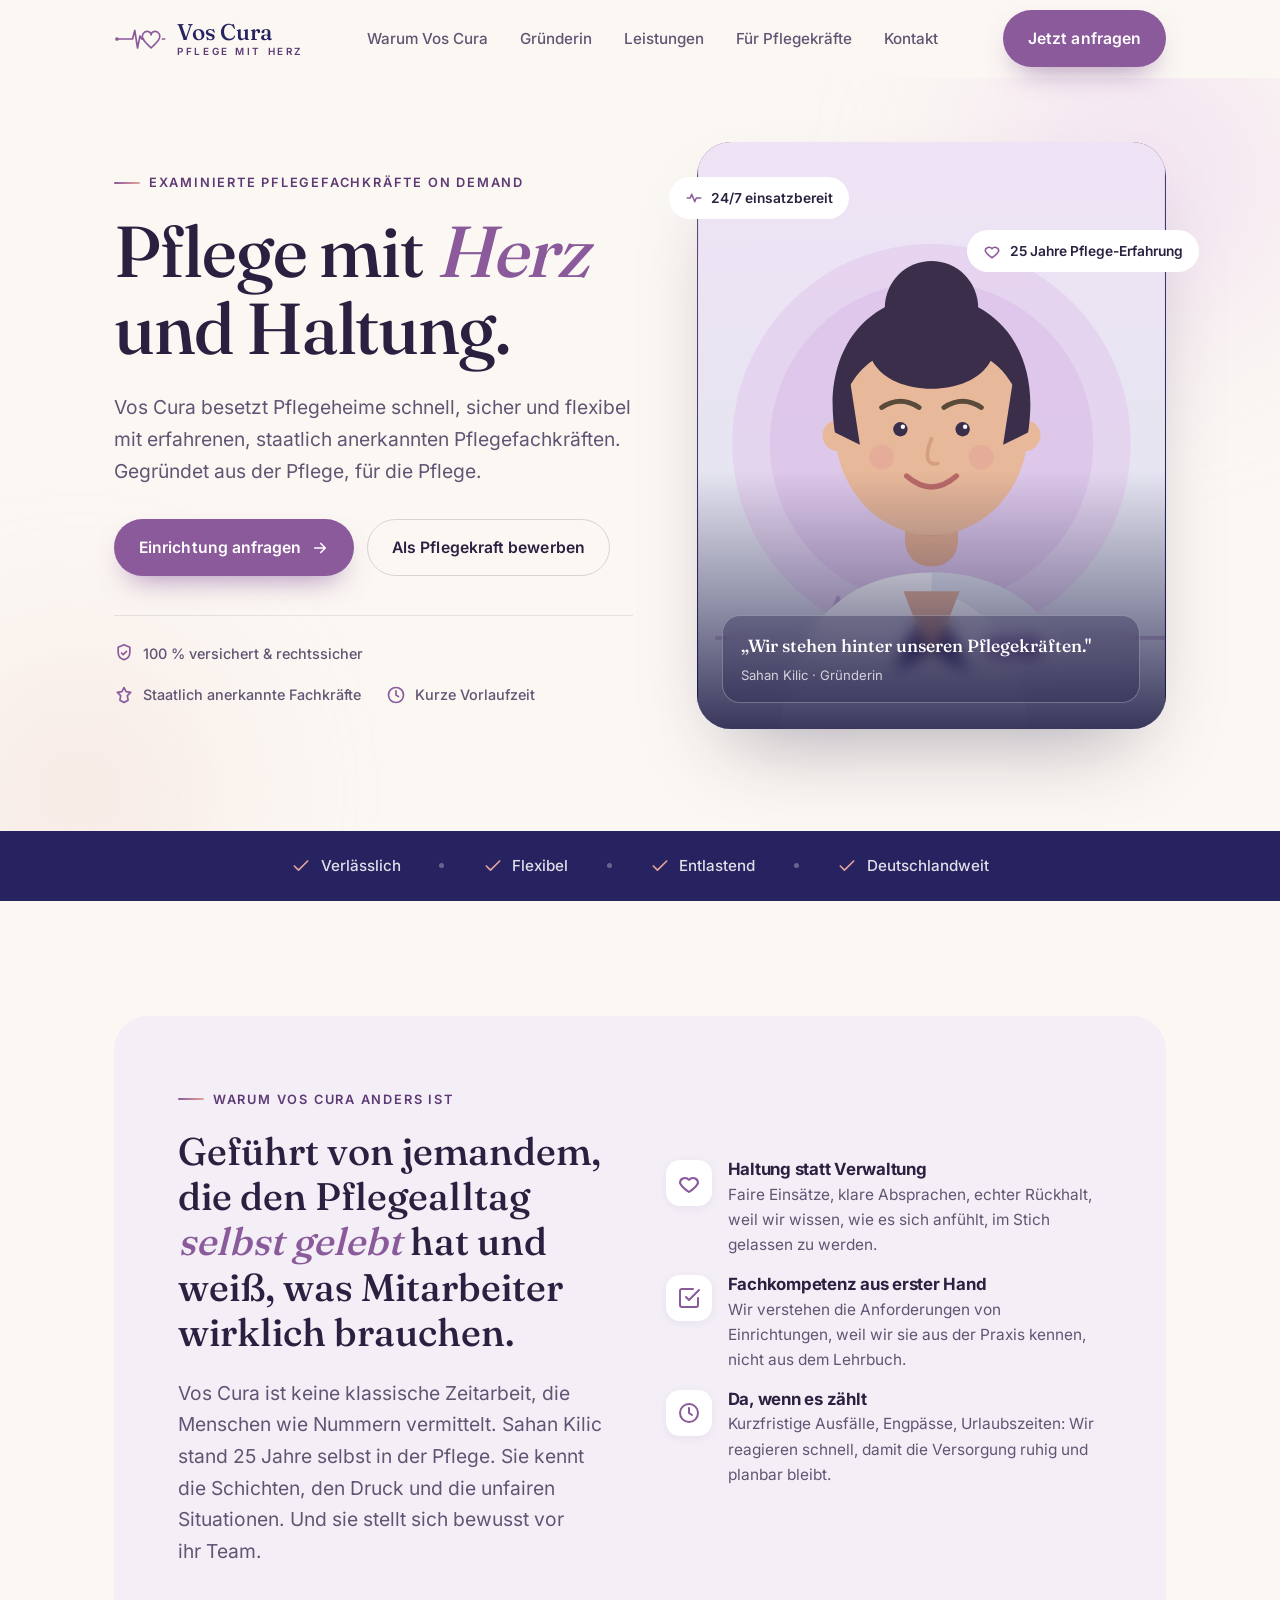
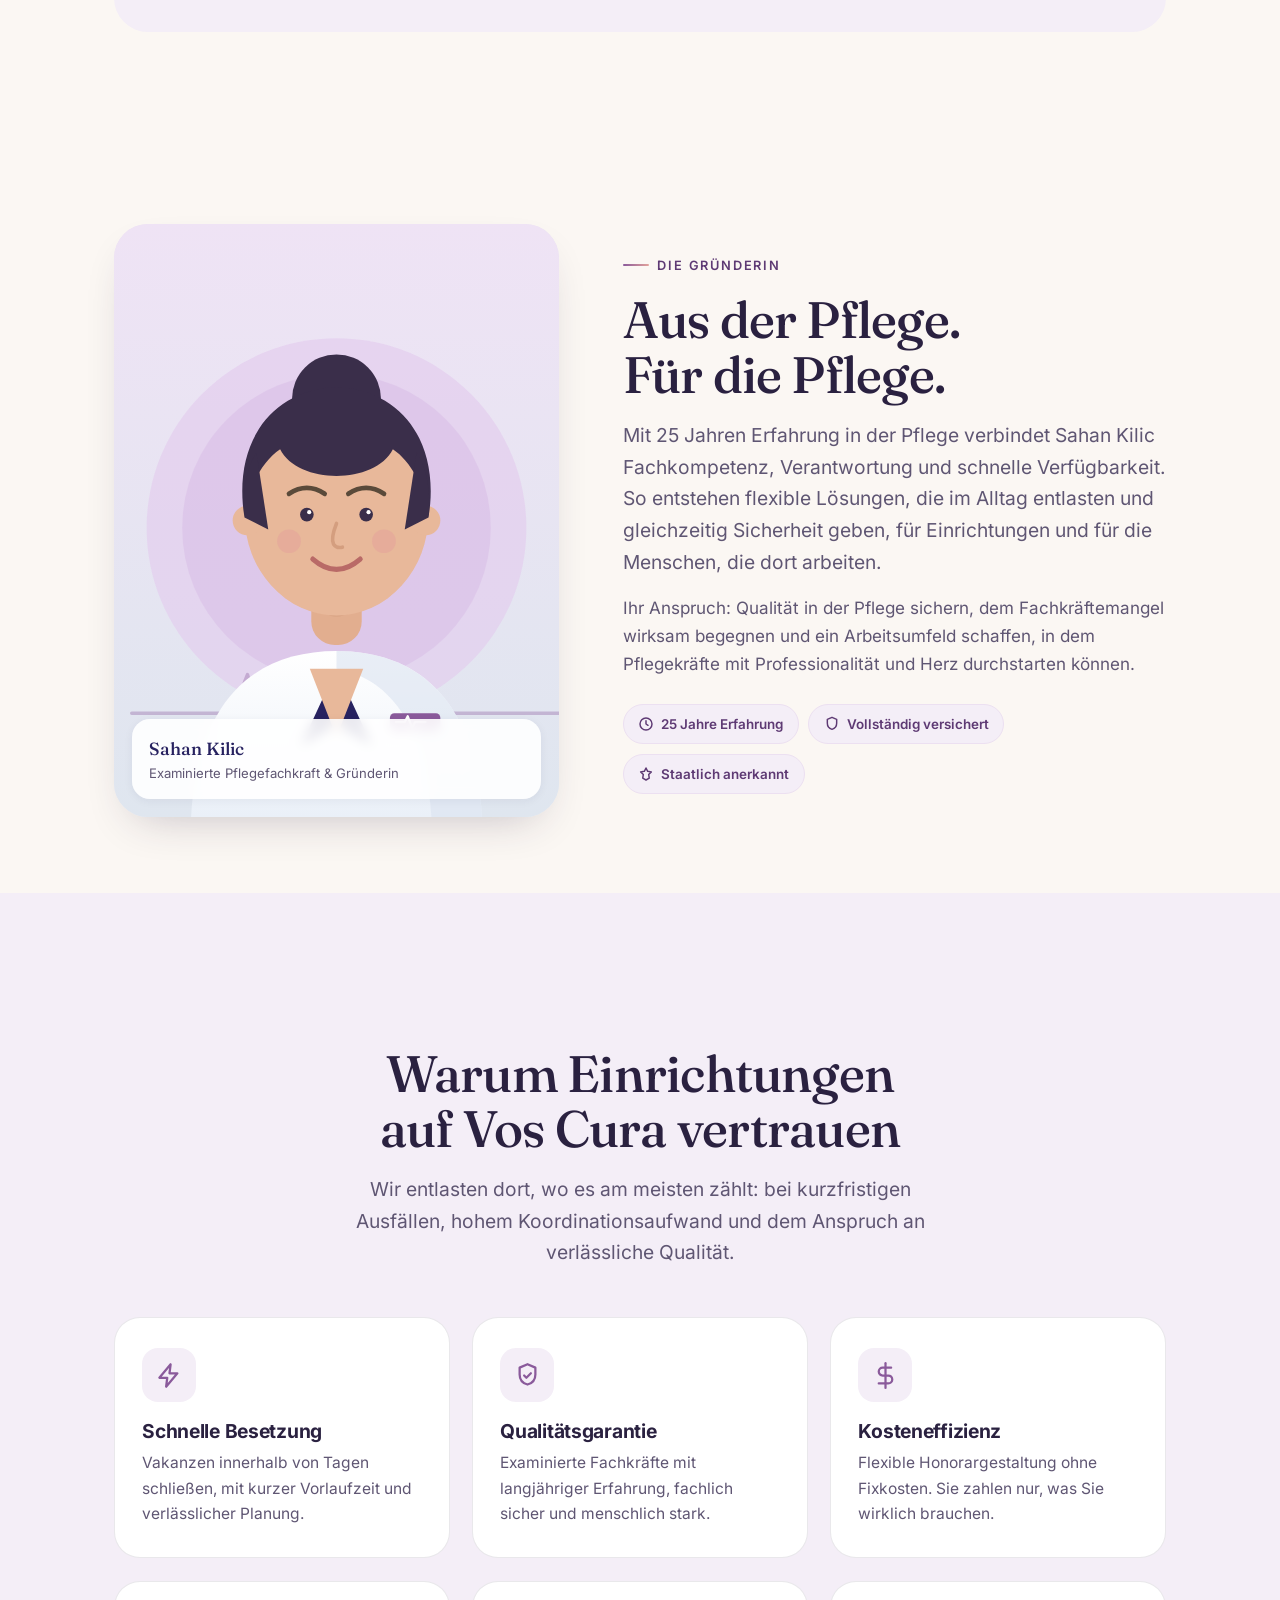
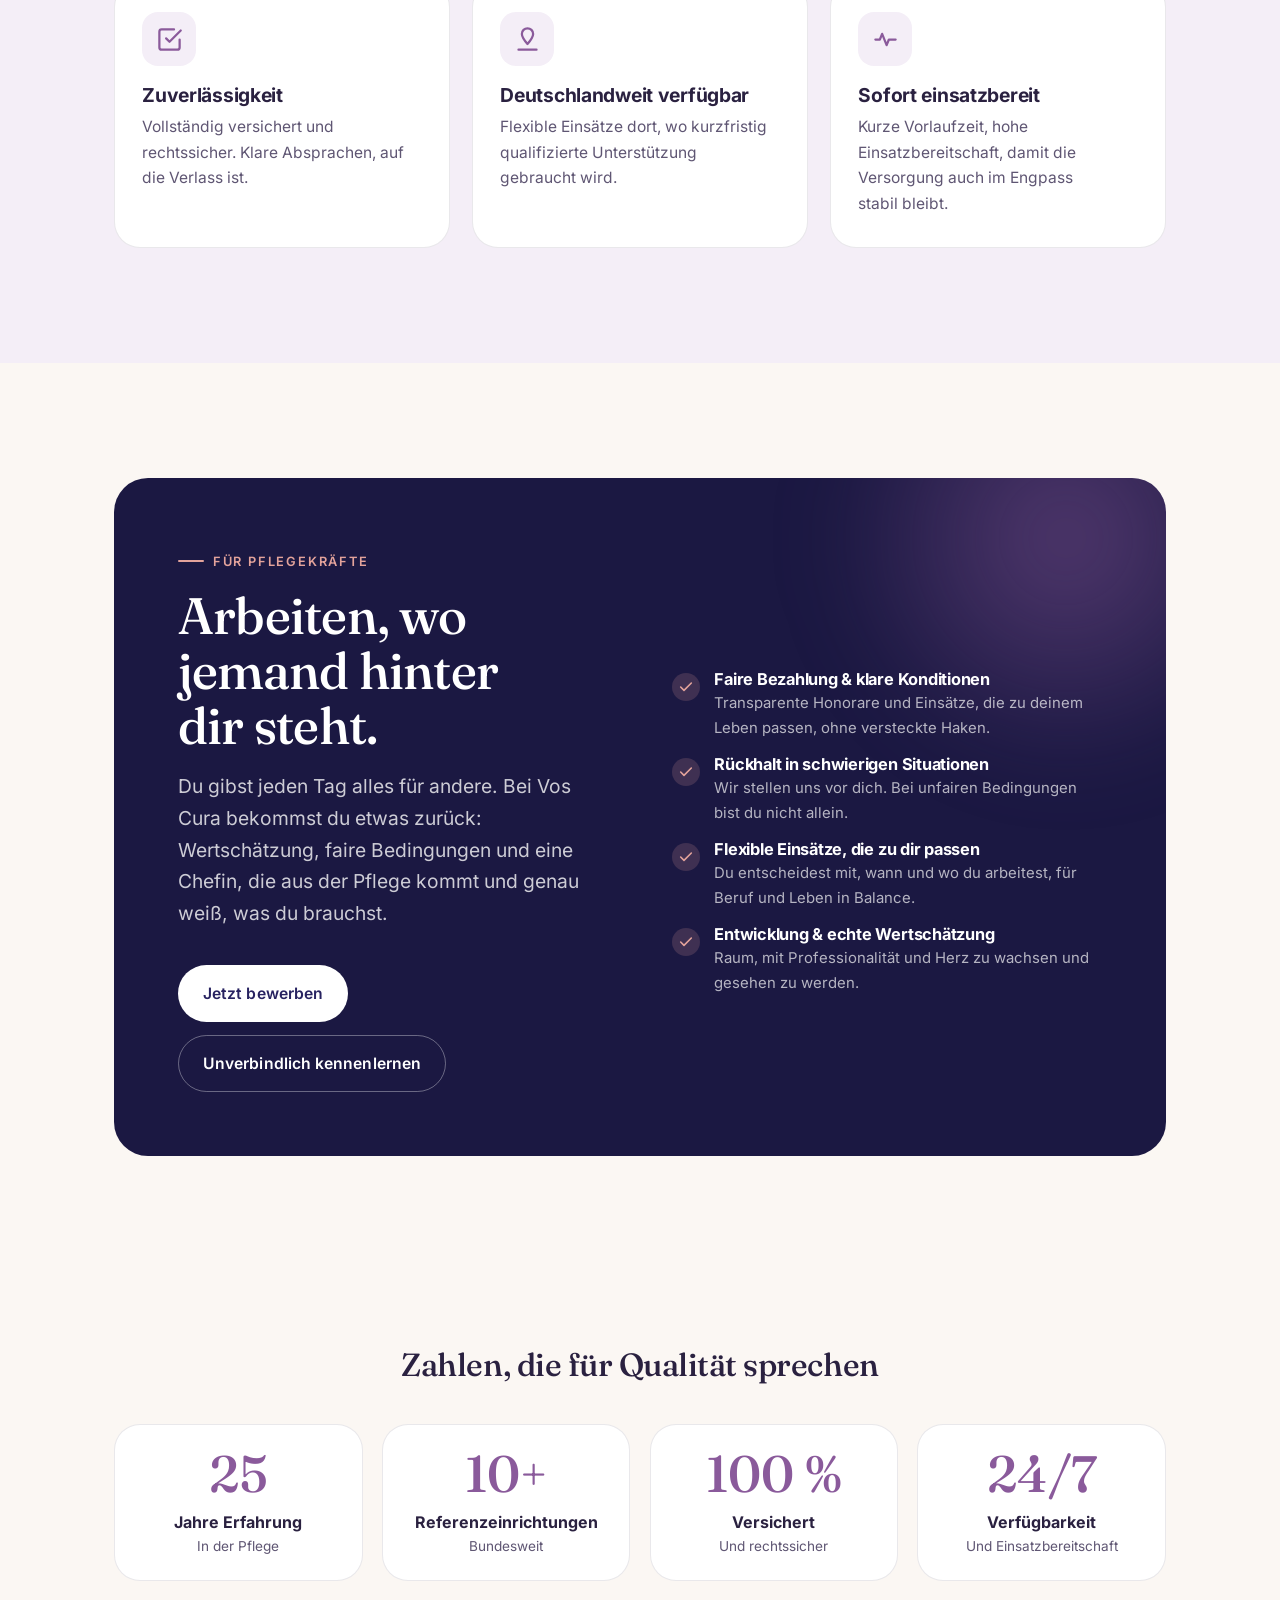
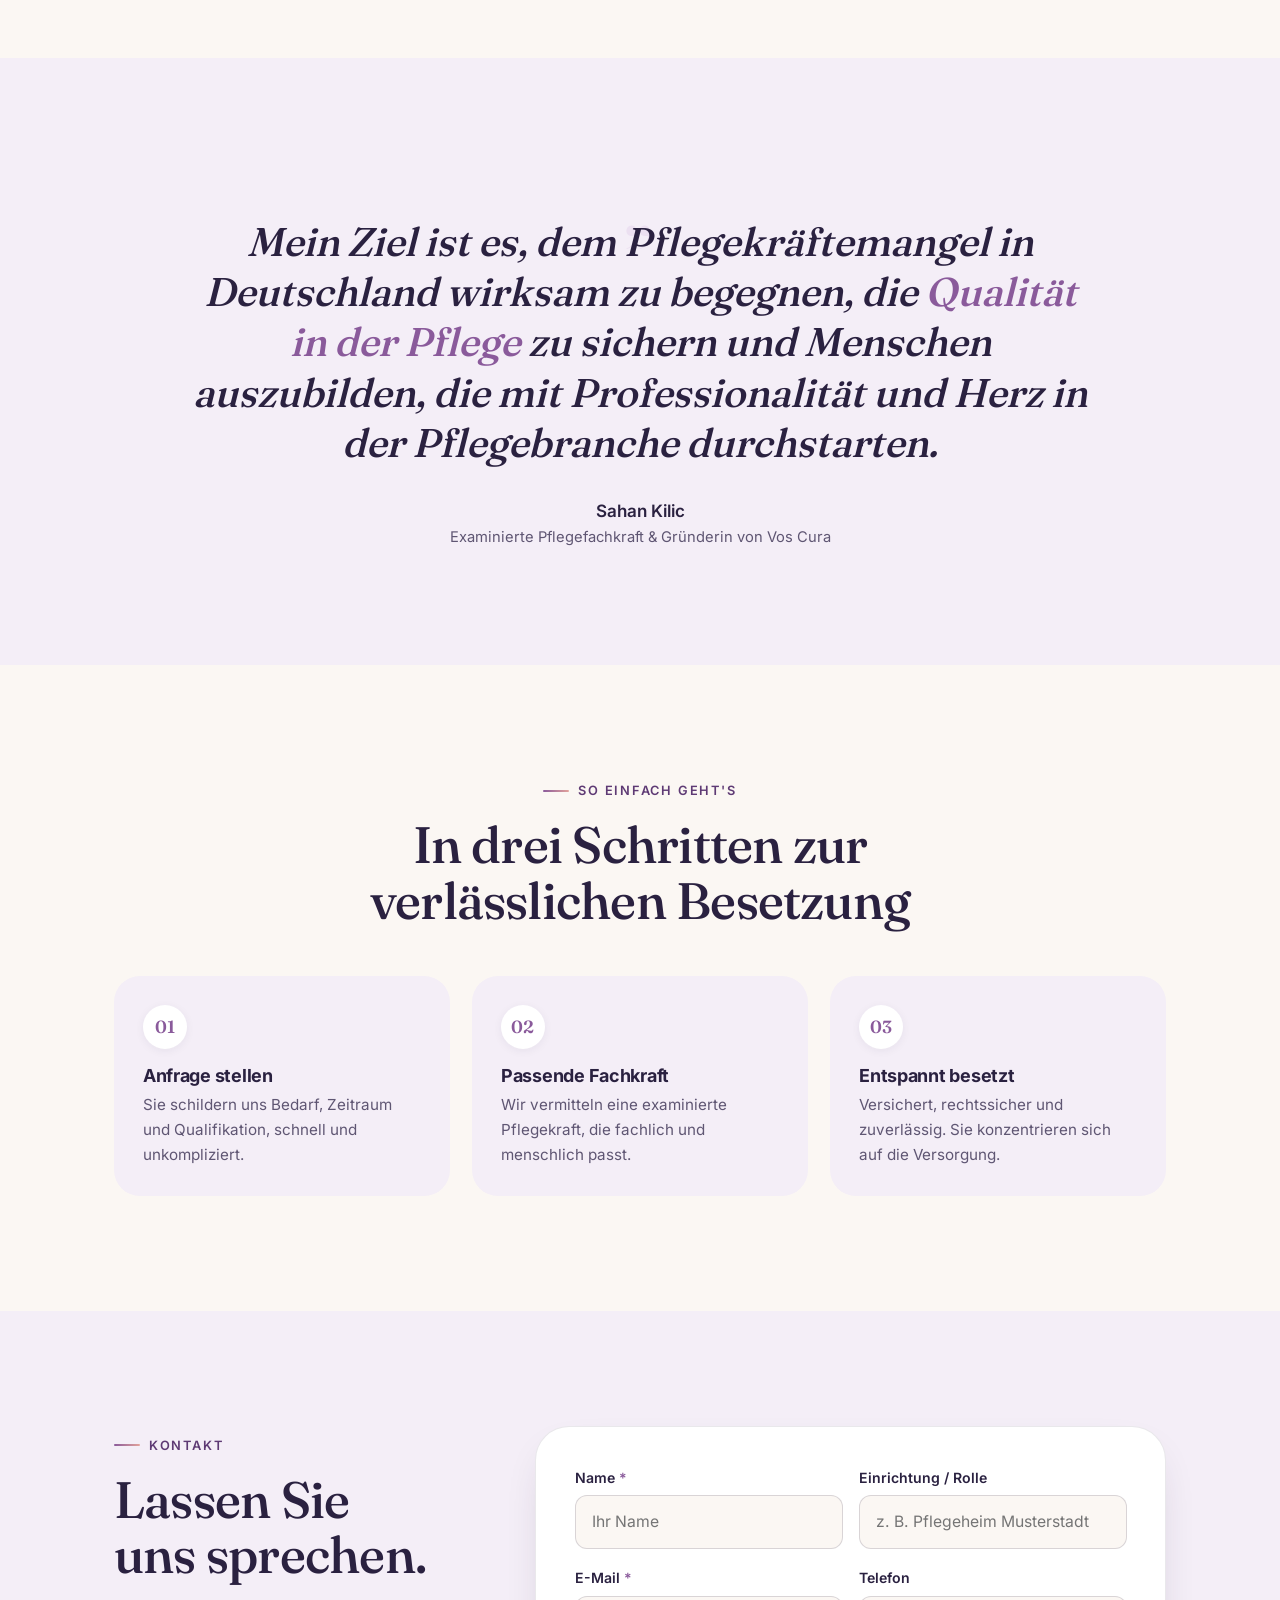
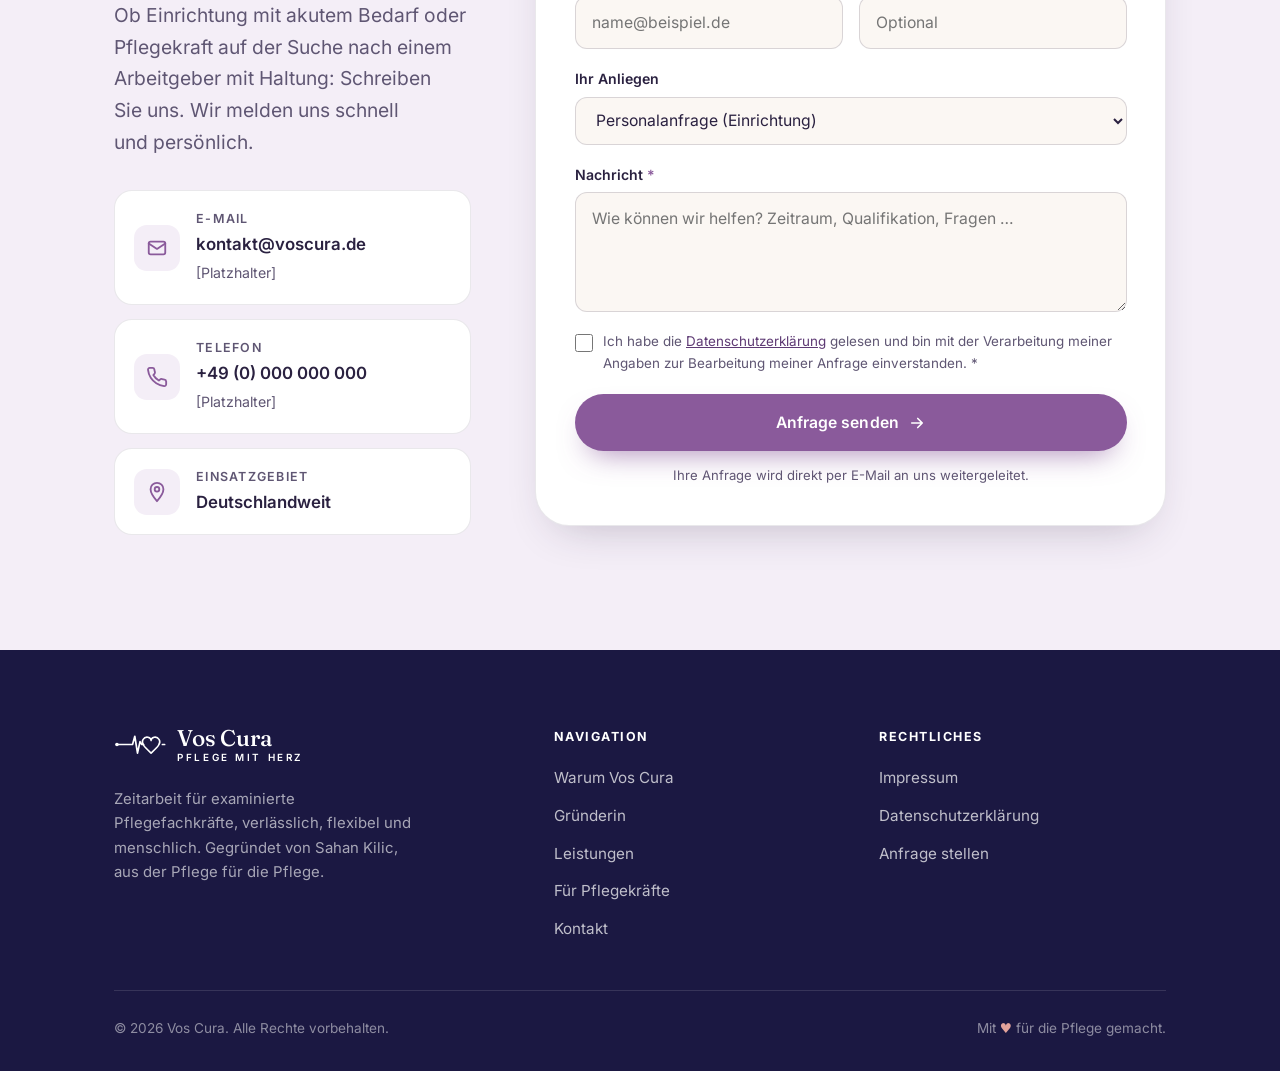
==== commit 58f05254: "Mobile - Portrait Platzhalter" ====
--- a/index.html
+++ b/index.html
@@ -85,19 +85,10 @@
             25 Jahre Pflege-Erfahrung
           </div>
           <div class="hero-card">
-            <svg class="hero-card__art" viewBox="0 0 400 500" preserveAspectRatio="xMidYMid slice" aria-hidden="true">
-              <path class="pulse" fill="none" stroke-width="2.5" stroke-linecap="round" stroke-linejoin="round"
-                d="M-10 250 H120 l20 0 20 -70 24 150 20 -90 16 30 H420" />
-              <path class="pulse" fill="none" stroke-width="1.5" opacity="0.5" stroke-linecap="round"
-                d="M-10 330 H150 l18 0 18 -45 20 95 16 -60 14 20 H420" />
-            </svg>
-            <div class="hero-card__photo-note">
-              <svg viewBox="0 0 24 24" fill="none" stroke="currentColor" stroke-width="1.6" stroke-linecap="round" stroke-linejoin="round"><rect x="3" y="3" width="18" height="18" rx="3"/><circle cx="8.5" cy="9" r="1.8"/><path d="M21 16l-5-5L5 21"/></svg>
-              <span>Platz für ein echtes Foto<br>(Pflegefachkraft / Sahan Kilic)</span>
-            </div>
+            <img class="hero-card__img" src="assets/img/portrait-illustration.svg" alt="Illustration einer examinierten Pflegefachkraft (Platzhalter für ein echtes Foto)" />
             <div class="hero-card__caption">
               <strong>„Wir stehen hinter unseren Pflegekräften."</strong>
-              <span>Sahan Kilic · Gründerin &amp; examinierte Pflegefachkraft</span>
+              <span>Sahan Kilic · Gründerin</span>
             </div>
           </div>
         </div>
@@ -157,10 +148,7 @@
       <div class="container about">
         <div class="about__grid">
           <div class="portrait reveal">
-            <div class="portrait__note">
-              <svg viewBox="0 0 24 24" fill="none" stroke="currentColor" stroke-width="1.6" stroke-linecap="round" stroke-linejoin="round"><rect x="3" y="3" width="18" height="18" rx="3"/><circle cx="8.5" cy="9" r="1.8"/><path d="M21 16l-5-5L5 21"/></svg>
-              Platz für ein Porträtfoto<br>von Sahan Kilic
-            </div>
+            <img class="portrait__img" src="assets/img/portrait-illustration.svg" alt="Illustriertes Porträt einer Pflegefachkraft (Platzhalter für ein echtes Foto von Sahan Kilic)" />
             <div class="portrait__badge">
               <strong>Sahan Kilic</strong>
               <span>Examinierte Pflegefachkraft &amp; Gründerin</span>
--- a/css/styles.css
+++ b/css/styles.css
@@ -199,8 +199,8 @@
   box-shadow: var(--shadow); display: flex; align-items: center; gap: .55rem; font-size: .86rem; font-weight: 600; color: var(--ink);
 }
 .chip svg { width: 18px; height: 18px; color: var(--violet); }
-.chip--1 { top: 7%; left: -6%; }
-.chip--2 { top: 46%; right: -7%; }
+.chip--1 { top: 6%; left: -6%; }
+.chip--2 { top: 15%; right: -7%; }
 .chip--pulse { animation: floaty 5s ease-in-out infinite; }
 .chip--pulse.chip--2 { animation-delay: -2.5s; }
 @keyframes floaty { 0%,100% { transform: translateY(0); } 50% { transform: translateY(-10px); } }
@@ -399,3 +399,44 @@
 .legal__placeholder { background: var(--lilac); border: 1px dashed var(--violet); color: var(--violet-700); border-radius: 10px; padding: .15rem .5rem; font-weight: 600; font-size: .92rem; }
 .legal__back { display: inline-flex; align-items: center; gap: .5rem; margin-top: 2.6rem; font-weight: 600; color: var(--violet-700); }
 .legal__note { background: var(--lilac); border-radius: var(--r); padding: 1.2rem 1.4rem; margin-top: 1.6rem; font-size: .92rem; color: var(--ink-soft); }
+
+/* ---------- Porträt-/Hero-Illustration ---------- */
+.portrait__img { position: absolute; inset: 0; width: 100%; height: 100%; object-fit: cover; z-index: 0; }
+.hero-card__img { position: absolute; inset: 0; width: 100%; height: 100%; object-fit: cover; z-index: 0; }
+
+/* ---------- Mobile-Feinschliff ---------- */
+@media (max-width: 760px) {
+  /* Button-Gruppen: gleich breit, gestapelt, zentriert */
+  .hero__cta, .staff__cta { flex-direction: column; align-items: stretch; width: 100%; }
+  .hero__cta .btn, .staff__cta .btn { width: 100%; }
+
+  /* Hero ruhig zentrieren */
+  .hero__content { text-align: center; }
+  .hero .eyebrow { justify-content: center; }
+  .hero__sub { margin-left: auto; margin-right: auto; }
+  .hero__trust { justify-content: center; }
+
+  /* saubere Umbrüche, keine Waisen */
+  h1, h2, h3, .diff__statement, .quote blockquote { text-wrap: balance; }
+  .lead, .hero__sub, .staff__lead, p { text-wrap: pretty; }
+
+  /* etwas kompakter */
+  .hero__trust { gap: .9rem 1.4rem; }
+  .eyebrow { font-size: .74rem; letter-spacing: .1em; }
+}
+@media (max-width: 420px) {
+  .chip { font-size: .78rem; padding: .5rem .8rem; }
+}
+
+/* ---------- Hero-Card: Scrim für lesbare Bildunterschrift ---------- */
+.hero-card::after {
+  content: ""; position: absolute; inset: 0; z-index: 1; pointer-events: none;
+  background: linear-gradient(to top, rgba(27,24,66,0.85) 0%, rgba(27,24,66,0.40) 22%, rgba(27,24,66,0) 44%);
+}
+.hero-card__caption { background: rgba(27,24,66,0.30); border-color: rgba(255,255,255,0.28); }
+
+/* Auf schmalen Handys nur ein Chip, damit nichts Gesicht/Bildunterschrift überlagert */
+@media (max-width: 600px) {
+  .chip--2 { display: none; }
+  .chip--1 { top: 4%; left: 2%; }
+}
